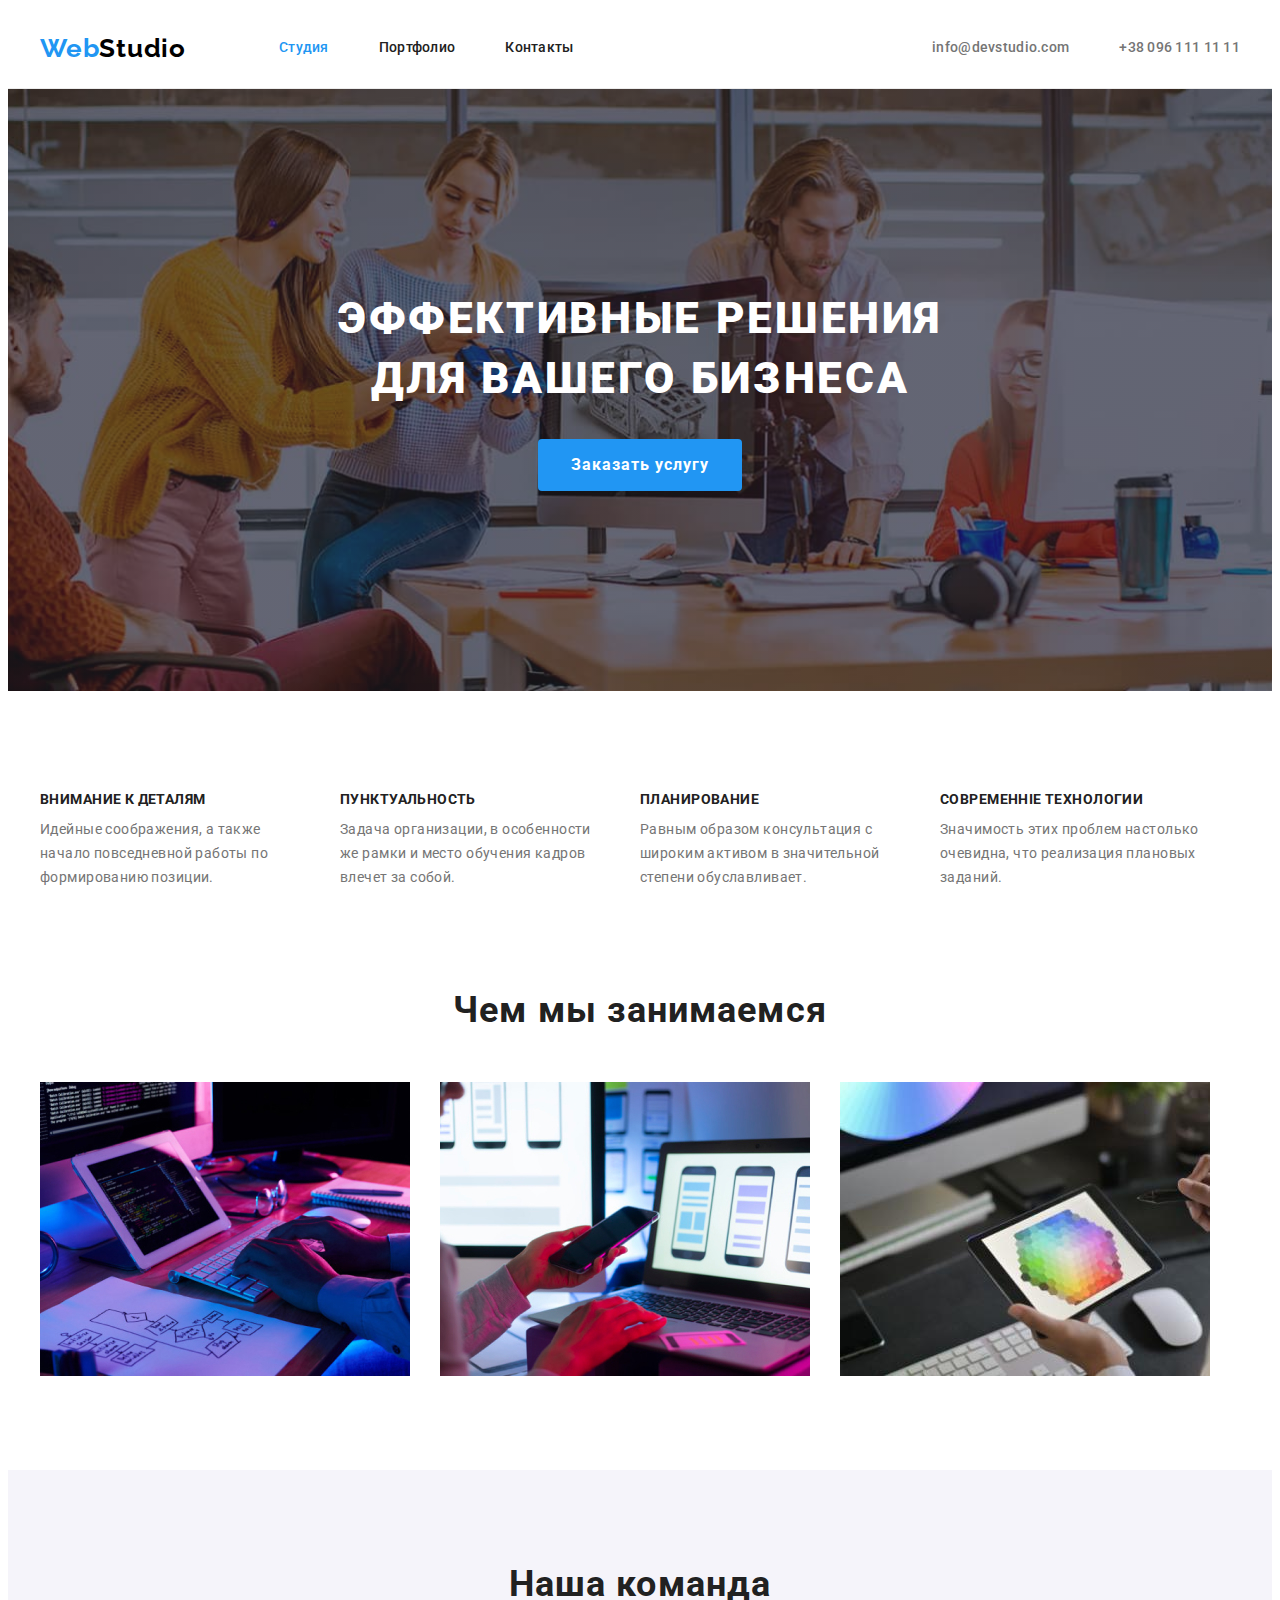
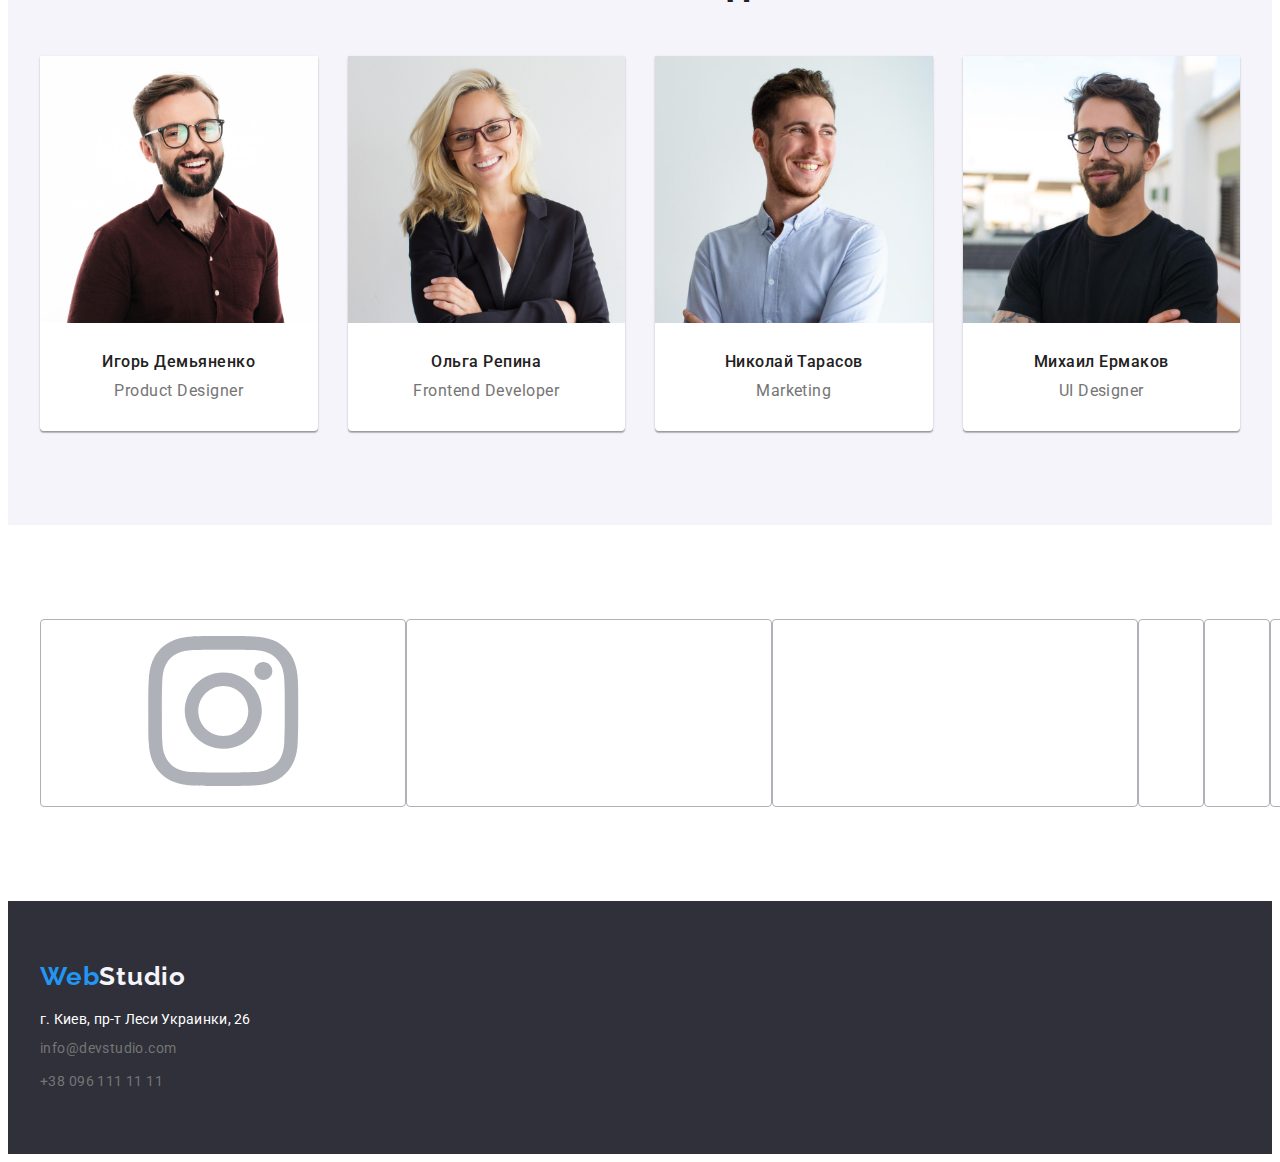
==== index.html @ fe738aff "first edit" ====
<!DOCTYPE html>
<html lang="ru">
<head>
    <meta charset="UTF-8">
    <meta http-equiv="X-UA-Compatible" content="IE=edge">
    <meta name="viewport" content="width=device-width, initial-scale=1.0">
    <title>WebStudio</title>
    <link rel="preconnect" href="https://fonts.googleapis.com">
    <link rel="preconnect" href="https://fonts.gstatic.com" crossorigin>
    <link href="https://fonts.googleapis.com/css2?family=Raleway:wght@700&family=Roboto:wght@400;500;700;900&display=swap"
        rel="stylesheet">
    <link rel="stylesheet" href="https://cdnjs.cloudflare.com/ajax/libs/modern-normalize/1.1.0/modern-normalize.min.css"
        integrity="sha512-wpPYUAdjBVSE4KJnH1VR1HeZfpl1ub8YT/NKx4PuQ5NmX2tKuGu6U/JRp5y+Y8XG2tV+wKQpNHVUX03MfMFn9Q=="
        crossorigin="anonymous" referrerpolicy="no-referrer" />
    <link rel="stylesheet" href="./css/style.css">
</head>
<body>
    <header  class="header">
    <div class="conteiner head">
        <nav class="main-nav">
            <a href="./index.html" class="logo"><span class="logo-studio-color">Web</span>Studio</a>
            <ul class="list main-nav-parts">
                <li><a href="./index.html" class="navigation current">Студия</a></li>
                <li><a href="./portfolio.html" class="navigation ">Портфолио</a></li>
                <li><a href="" class="navigation">Контакты</a></li>
            </ul>
        </nav>
        <ul class="list main-nav-contact">
            <li class="list"><a href="mailto:info@devstudio.com" class="out-navigation">info@devstudio.com</a></li>
            <li class="list"><a href="tel:+380961111111" class="out-navigation">+38 096 111 11 11</a></li>
        </ul>
    </div>
    </header>
    <main>
        <section class="hero hero-img">
            <div class="conteiner">
                <h1 class="hero-text">Эффективные решения для вашего бизнеса</h1>
                <button type="button" class="button">Заказать услугу</button>
            </div>
        </section>
        <section class="down-section">
           <div class="conteiner">
                <h2 class="hiden-text">Мы такие</h2>
                <ul class="feature-list">
                    <li class="list">
                        <h3 class="section-title">ВНИМАНИЕ К ДЕТАЛЯМ</h3>
                        <p class="section-paragraf">Идейные соображения, а также начало повседневной работы по формированию позиции.
                        </p>
                    </li>
                    <li class="list">
                        <h3 class="section-title">ПУНКТУАЛЬНОСТЬ</h3>
                        <p class="section-paragraf">Задача организации, в особенности же рамки и место обучения кадров влечет за
                            собой.</p>
                    </li>
                    <li class="list">
                        <h3 class="section-title">ПЛАНИРОВАНИЕ</h3>
                        <p class="section-paragraf">Равным образом консультация с широким активом в значительной степени
                            обуславливает.</p>
                    </li>
                    <li class="list">
                        <h3 class="section-title">СОВРЕМЕННІЕ ТЕХНОЛОГИИ</h3>
                        <p class="section-paragraf">Значимость этих проблем настолько очевидна, что реализация плановых заданий.</p>
                    </li>
                </ul>
           </div>
        </section>
        <section class="section-project">
            <div class="conteiner">
                <h2 class="section-projects-title">Чем мы занимаемся</h2>
                <ul class="section-project-photo">
                    <li class="list"><img src="./images/img1.jpg" alt="Проектирование" width="370"></li>
                    <li class="list"><img src="./images/img2.jpg" alt="Мобильная разработка" width="370"></li>
                    <li class="list"><img src="./images/img3.jpg" alt="Дизайн" width="370"></li>
                </ul>
            </div>
        </section>
       
        <section class="teem-part">
            <div class="conteiner">
                <h2 class="teem-part-title">Наша команда</h2>
                <ul class="teem">
                    <li class="list"><img src="./images/ihor.jpg" alt="Фото Игоря" width="270">
                       <div class="teem-part-text">
                            <h3 class="teem-name">Игорь Демьяненко</h3>
                            <p class="teem-profession">Product Designer</p>
                       </div>
                    </li>
                    <li class="list"><img src="./images/olha.jpg" alt="Фото Ольги" width="270">
                       <div class="teem-part-text">
                            <h3 class="teem-name">Ольга Репина</h3>
                            <p class="teem-profession">Frontend Developer</p>
                       </div>
                    </li>
                    <li class="list"><img src="./images/nik.jpg" alt="Фото Николая" width="270">
                        <div class="teem-part-text">
                            <h3 class="teem-name">Николай Тарасов</h3>
                            <p class="teem-profession">Marketing</p>
                        </div>
                    </li>
                    <li class="list"><img src="./images/mick.jpg" alt="Фото Михаила" width="270">
                       <div class="teem-part-text">
                            <h3 class="teem-name">Михаил Ермаков</h3>
                            <p class="teem-profession">UI Designer</p>
                       </div>
                    </li>
                </ul>
            </div>
        </section>
        <section class="regular-client">
            <div class="conteiner">
                <ul>
                    <li class="list">
                    <svg>
                        <use href="./images/icon/symbol-defs.svg#icon-instagram"></use>
                    </svg>
                    </li>
                    <li class="list"><svg><symbol id="icon-antenna" viewBox="0 0 32 32">
                        <path fill="#212121" style="fill: var(--color1, #212121)"
                            d="M30.773 22.098l-8.443-8.505 0.937-4.616c0.225 0.090 0.485 0.144 0.758 0.146h0.007c0.008 0 0.017 0 0.026 0 1.192 0 2.159-0.967 2.159-2.159s-0.967-2.159-2.159-2.159c-1.192 0-2.159 0.967-2.159 2.159 0 0.259 0.046 0.508 0.13 0.739l-0.005-0.015-4.96 0.606-8.091-8.133c-0.096-0.098-0.229-0.159-0.376-0.16h-0c-0.14 0.001-0.274 0.057-0.373 0.155l-1.512 1.504c-0.096 0.097-0.156 0.23-0.156 0.377s0.060 0.281 0.156 0.377v0l0.814 0.825c-1.143 2.062-1.816 4.522-1.816 7.139 0 4.106 1.656 7.824 4.336 10.525l-0.001-0.001c0.043 0.041 0.092 0.074 0.146 0.097-0.032 0.164-0.051 0.353-0.052 0.546v6.188h-6.4c-1.472 0.001-2.666 1.194-2.667 2.666v1.067c0 0.295 0.239 0.534 0.534 0.534h24.534c0.294 0 0.533-0.239 0.533-0.534v-1.067c-0.002-1.472-1.195-2.665-2.666-2.666h-6.4v-2.742c1.003 0.21 2.024 0.317 3.049 0.32 2.58-0.003 5.005-0.663 7.117-1.822l-0.077 0.039 0.818 0.823c0.099 0.101 0.235 0.159 0.376 0.16 0.14-0.001 0.274-0.057 0.373-0.155l1.512-1.504c0.096-0.097 0.156-0.23 0.156-0.377s-0.060-0.281-0.156-0.377v0zM23.28 6.233c0.193-0.192 0.459-0.31 0.752-0.31 0.589 0 1.067 0.478 1.067 1.066s-0.477 1.066-1.067 1.066c-0 0-0 0-0 0h-0.004c-0.587-0.003-1.061-0.479-1.061-1.066 0-0.295 0.12-0.563 0.314-0.756l0-0h-0.002zM22.024 9.737l-0.598 2.946-1.175-1.183 1.774-1.763zM21.419 8.835l-1.92 1.909-1.486-1.493 3.406-0.416zM24.004 28.8c0.884 0 1.6 0.716 1.6 1.6v0 0.534h-23.466v-0.534c0-0.884 0.716-1.6 1.6-1.6v0h20.267zM16.538 26.666v1.067h-5.334v-1.067h5.334zM11.204 25.6v-4.053c0-1.294 1.196-2.346 2.667-2.346s2.667 1.053 2.667 2.346v4.053h-5.334zM17.604 23.904v-2.357c0-1.882-1.675-3.413-3.733-3.413-0.017-0-0.038-0-0.058-0-1.353 0-2.54 0.707-3.213 1.771l-0.009 0.016c-2.36-2.482-3.812-5.846-3.812-9.55 0-2.314 0.567-4.496 1.569-6.414l-0.036 0.077 18.602 18.709c-1.823 0.947-3.979 1.502-6.266 1.502-1.079 0-2.128-0.124-3.136-0.357l0.093 0.018zM28.893 23.22l-21.057-21.181 0.754-0.752 7.935 7.98c0.004 0 0.006 0.007 0.010 0.010l13.114 13.191-0.757 0.752z">
                        </path>
                        <path fill="#2196f3" style="fill: var(--color2, #2196f3)"
                            d="M13.876 20.267h-0.005c-0.001 0-0.002 0-0.002 0-0.884 0-1.6 0.716-1.6 1.6s0.715 1.599 1.597 1.6h0.005c0.001 0 0.001 0 0.002 0 0.884 0 1.6-0.716 1.6-1.6s-0.715-1.599-1.598-1.6h-0zM14.249 22.245c-0.096 0.096-0.229 0.155-0.376 0.155-0.295 0-0.534-0.239-0.534-0.534s0.238-0.533 0.532-0.533h0c0.293 0.001 0.531 0.239 0.531 0.533 0 0.148-0.060 0.282-0.157 0.378l-0 0h0.005z">
                        </path>
                    </symbol></svg></li>
                    <li class="list"><svg>
                        <use href="./images/icon/symbol-defs.svg"></use>
                    </svg></li>
                    <li class="list"></li>
                    <li class="list"></li>
                    <li class="list"></li>
                    <li class="list"></li>
                </ul>
            </div>
        </section>
    </main>
    <footer class="footer">
      <div class="conteiner">
             <a href="./index.html" class="logo-footer"><span class="logo-studio-color">Web</span>Studio</a>
        <address class="adress-footer">
            <ul>
                <li class="list"><p >г. Киев, пр-т Леси Украинки, 26</p></li>
                <li class="list"><a href="mailto:info@devstudio.com" class="footer-navigation">info@devstudio.com</a></li>
                <li class="list"><a href="tel:+380961111111" class="footer-navigation">+38 096 111 11 11</a></li>
            </ul>                    
        </address>
      </div>
    </footer>
</body>
</html>
---- css/style.css ----
:root{
    --nav-black: #212121;
    --accent: #2196F3;
    --footer-bcg: #2F303A;
    --page-color:#ffffff;
    --main-text-color:#212121;
    --paragraf-color: #ffffff;
    --adress-color: #757575;
    --down-section:#F5F4FA;
    --just-blck:#000000;
    --border-portgolio:#eee;
    --border-header:#ECECEC;
    }
h1,
h2,
h3,
h4,
h5,
h6,
p,
ul
{
   margin: 0px;
   padding: 0px;
}

body{
    font-family: 'Roboto', sans-serif;
    color: var(--main-text-color);
    background-color: var(--page-color);
    font-size: 14px;
    line-height: 1.14;
    letter-spacing: 0.02em;
}
.list {
    list-style-type: none;
    padding-left: 0px;
}

.conteiner{
    margin-left: auto;
    margin-right: auto;
    width: 1200px;
    padding: 0 15px 0 15px;
   /* outline: 2px solid tomato;*/
}
.head {
    display: flex;
    align-items: center;
  
}
.header{
    display: flex;
    align-items: center;
    border-bottom: 1px solid var(--border-header);
}
.main-nav{
    display: flex;
    align-items: center;
}
.main-nav-parts {
    margin-left: 93px;
    display: flex;
}
.main-nav-contact {
    display: flex;
    margin-left:auto;
}
.logo{
    display: inline;
    font-family: 'Raleway', sans-serif;
    font-weight: 700;
    font-size: 26px;
    line-height: 1.19;
    letter-spacing: 0.03em;
    color: var(--just-blck);
    text-decoration: none;

}
.logo-studio-color{
    color: var(--accent);
}
.navigation{
    color: var(--nav-black);
    font-weight: 500;
    display: block;
    text-decoration: none;
    padding-bottom: 32px;
    padding-top: 32px;

}
.main-nav-parts li,
.main-nav-contact li{
    margin-right: 50px;
}
.main-nav-parts li:last-child,
.main-nav-contact li:last-child{
    margin-right: 0;
}
.navigation:hover,
.navigation:focus,
.out-navigation:hover,
.out-navigation:focus,
.footer-navigation:hover,
.footer-navigation:focus
{
    color: var(--accent);
}
.current{
    color: var(--accent);
}
.current:hover,
.current:focus{
    color: var(--nav-black);
}
.out-navigation{
    color: var(--adress-color);
    font-weight: 500;
    text-decoration: none;
    display: block;
    padding-bottom: 32px;
    padding-top: 32px;
   
}

/* -----Hero-----*/
.hero {

    padding-top: 200px;
    padding-bottom: 200px;
    max-width: 1600px;
    background-image:linear-gradient(to right, rgba(47, 48, 58, 0.4),
        rgba(47, 48, 58, 0.4)),
        url(../images/hero.jpg);
    background-color: var(--footer-bcg);
    background-repeat: no-repeat;
    background-position: center;
    background-size: cover;
    margin-right: auto;
    margin-left: auto;
 
    text-align: center;

}
.hero-text{

    width: 696px;
    margin-left: auto;
    margin-right: auto;
    margin-bottom: 30px;

    color: var(--paragraf-color);
    font-weight: 900;
    font-size: 44px;
    line-height: 1.36;
    text-transform: uppercase;
    letter-spacing: 0.06em;
    }
.button{

    color: var(--paragraf-color);
    background-color: var(--accent);
    font-family: 'Roboto', sans-serif;
    font-weight: 700;
    font-size: 16px;
    line-height: 1.88;
    cursor: pointer;
    letter-spacing: 0.06em;
    padding: 10px 32px;
    border: 1px solid transparent;
    border-radius: 4px;
    min-width: 200px;

}
.button:hover,
.button:focus{
    background-color: var(--paragraf-color);
    color: var(--accent);
}

/*---------down-section*----------------*/
.down-section{
    padding-top: 101px;
    padding-bottom: 101px;
}
.hiden-text{
    visibility: hidden;
    font-size: 0;
}
.feature-list{
    display: flex;
}
.feature-list .list{
    width: 270px;
    margin-right: 30px;

}
.feature-list .list:last-child{
    margin-right: 0px;
}
.section-title{
    font-weight: 700;
    font-size: 14px;
    line-height: 1.14;
    letter-spacing: 0.03em;
    margin-bottom: 10px;
}
.section-paragraf{
    font-weight: 400;
    font-size: 14px;
    line-height: 1.71;
    letter-spacing: 0.03em;
    color: var(--adress-color);
}
/*-------project-section------*/
.section-project{
    padding-bottom: 94px;
}
.section-projects-title {
    font-weight: 700;
    font-size: 36px;
    line-height: 1.16;
    text-align: center;
    letter-spacing: 0.03em;
    margin-bottom: 50px;
    padding-top: 0;
    padding-bottom: 0;

}
.section-project-photo {
    display: flex;
}

.section-project-photo .list {
    margin-right: 30px;
}

.section-project-photo .list:last-child {
    margin-right: 0;
}
.section-project-photo img{
    width: 100%;
    height: auto;
    display: block;
}
/*-------teem-part-------*/
.teem-part {
    background-color: var(--down-section);
    padding-bottom: 94px;
    padding-top: 94px;
}
.teem{
    display: flex;
   
}
.teem-part-title{
    font-weight: 700;
    font-size: 36px;
    line-height: 1.16;
    text-align: center;
    letter-spacing: 0.03em;
    margin-bottom: 50px;
    
}

.teem .list{
    margin-right: 30px;
    
    box-shadow: 0px 1px 3px rgba(0, 0, 0, 0.12),
    0px 1px 1px rgba(0, 0, 0, 0.14),
    0px 2px 1px rgba(0, 0, 0, 0.2);
    border-radius: 0px 0px 4px 4px;
    background-color: var(--paragraf-color);
}
.teem .list:last-child {
    margin-right: 0;
}
.teem img{
    width: 100%;
    height: auto;
    display: block;
}
.teem-part-text{
    padding-top: 30px;
    padding-bottom: 30px;
}
.teem-name{
    font-weight: 500;
    font-size: 16px;
    line-height: 1.18;
    text-align: center;
    letter-spacing: 0.03em;
    margin-bottom: 10px;
}
.teem-profession{
    font-weight: 400;
    font-size: 16px;
    
    line-height: 1.18;
    text-align: center;
    letter-spacing: 0.03em;
    color: var(--adress-color); 
}
/*--------regular-client-----*/
.regular-client{
    padding-top: 94px;
    padding-bottom: 94px;
}
.regular-client ul{
    display: flex;
    justify-content: space-between;
}
.regular-client .list{
    padding: 16px 32px 16px 32px;
    border: 1px solid #AFB1B8;
   
    border-radius: 4px;
}
/* -----Footer-----*/
.footer{
    color: var(--paragraf-color);
    background-color: var(--footer-bcg);
    padding-top: 60px;
    padding-bottom: 60px;
}
.logo-footer{
    display: block;
    font-family: 'Raleway', sans-serif;
    font-weight: 700;
    font-size: 26px;
    
    line-height: 1.19;
    letter-spacing: 0.03em;
    text-decoration: none;
    color: var(--down-section);
    margin-bottom: 20px;
   
}
.footer-navigation{
    color: var(--adress-color);
    font-weight: 400;
    text-decoration: none;
    font-size: 14px;
    line-height: 1.71;
    letter-spacing: 0.03em;
}
.adress-footer{
    font-style: normal;
}

.adress-footer .list{
 
    margin-bottom: 9px;
}

.adress-footer .list:last-child {

    margin-bottom: 0px;
}
.adress-footer img{
    width: 100%;
    height: auto;
    display: block;
}

/* -----Portfolio-----*/
.portfolio-section {
    color: var(--page-color);
    padding-top: 94px;
    padding-bottom: 94px;
}

.button-portfolio{
    font-family: inherit;
    font-style: normal;
    font-weight: 500;
    font-size: 16px;
    line-height: 1.62;
    text-align: center;
    letter-spacing: 0.03em;
    background-color: var(--down-section);
    color: var(--main-text-color);
    cursor: pointer;
    padding: 6px 22px;
    border: 1px solid transparent;
    border-radius: 4px;
    
}
.button-portfolio:hover,
.button-portfolio:focus
{
    font-family: inherit;
    font-style: normal;
    font-weight: 500;
    font-size: 16px;
    line-height: 1.62;
    text-align: center;
    letter-spacing: 0.03em;
    color: var(--paragraf-color);
    background-color: var(--accent);
}
.portfolio-button{
    display: flex;
 
    margin-bottom: 34px;
    justify-content: center;
} 
.portfolio-button li{
    margin-right: 8px;
    
}
.portfolio-button li:last-child {
    margin-right: 0;
}
.portfolio-item{
    display: flex;
    flex-wrap: wrap;
  
}

.portfolio-item li{
    width: 370px;
    margin-right: 30px;
    margin-bottom: 30px;
    border: 1px solid var(--border-portgolio);
    
}
.portfolio-item li:hover,
.portfolio-item li:focus{
    border: 1px solid #EEEEEE;
    box-sizing: border-box;
    box-shadow: 0px 1px 1px rgba(0, 0, 0, 0.12),
    0px 4px 4px rgba(0, 0, 0, 0.06),
    1px 4px 6px rgba(0, 0, 0, 0.16);
}

.portfolio-item-text{
   
    padding: 20px 24px;
  
}
.portfolio-item-text .carts-title{
    margin-bottom: 4px;
 
}

.portfolio-item li:nth-child(3n+3){
    margin-right: 0;
}
.portfolio-item li:nth-last-child(-n+3) {
    margin-bottom: 0;
}

.carts-title{
    font-weight: 700;
    font-size: 18px;
    line-height: 2;
    letter-spacing: 0.06em;
    color: var(--main-text-color);
    
}
.text-decoratio-none{
     text-decoration: none;
}

.carts-description{
    font-size: 16px;
    line-height: 1.88;
    letter-spacing: 0.03em;
    color: var(--adress-color);
    
}
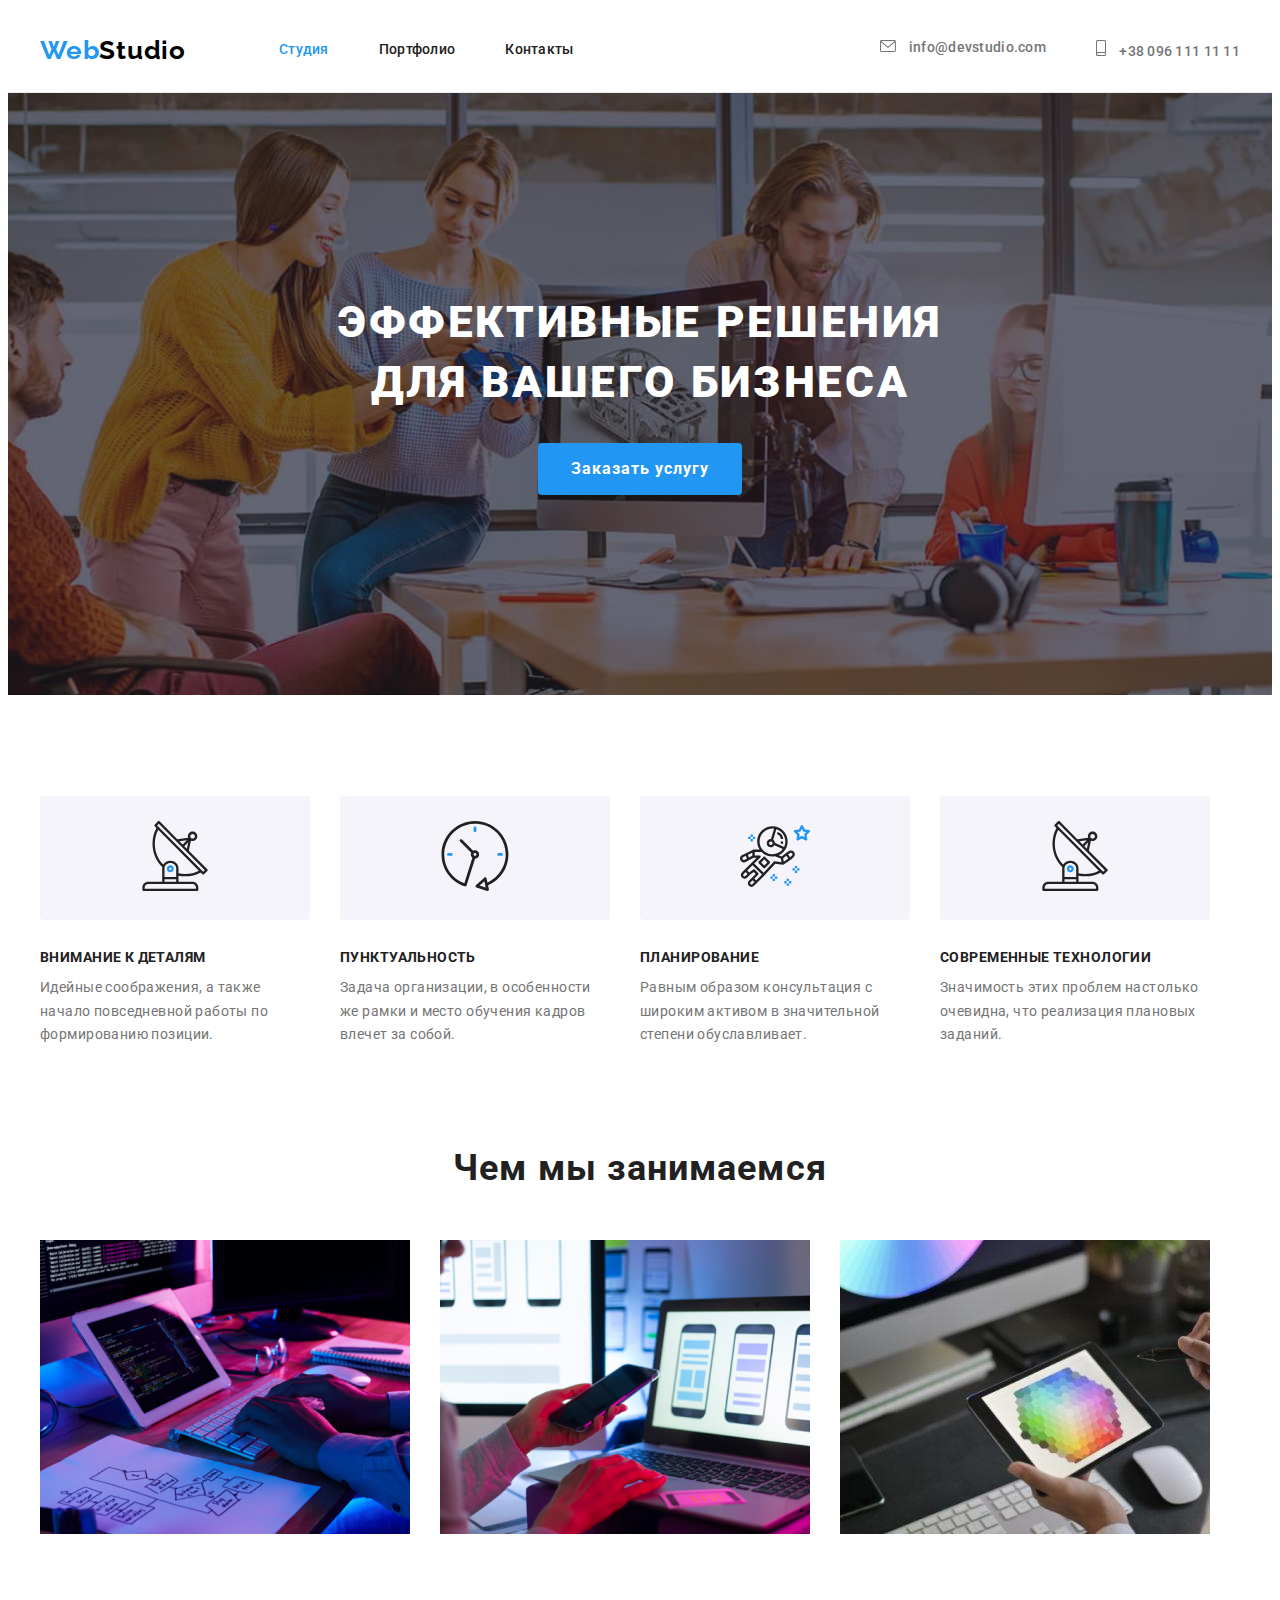
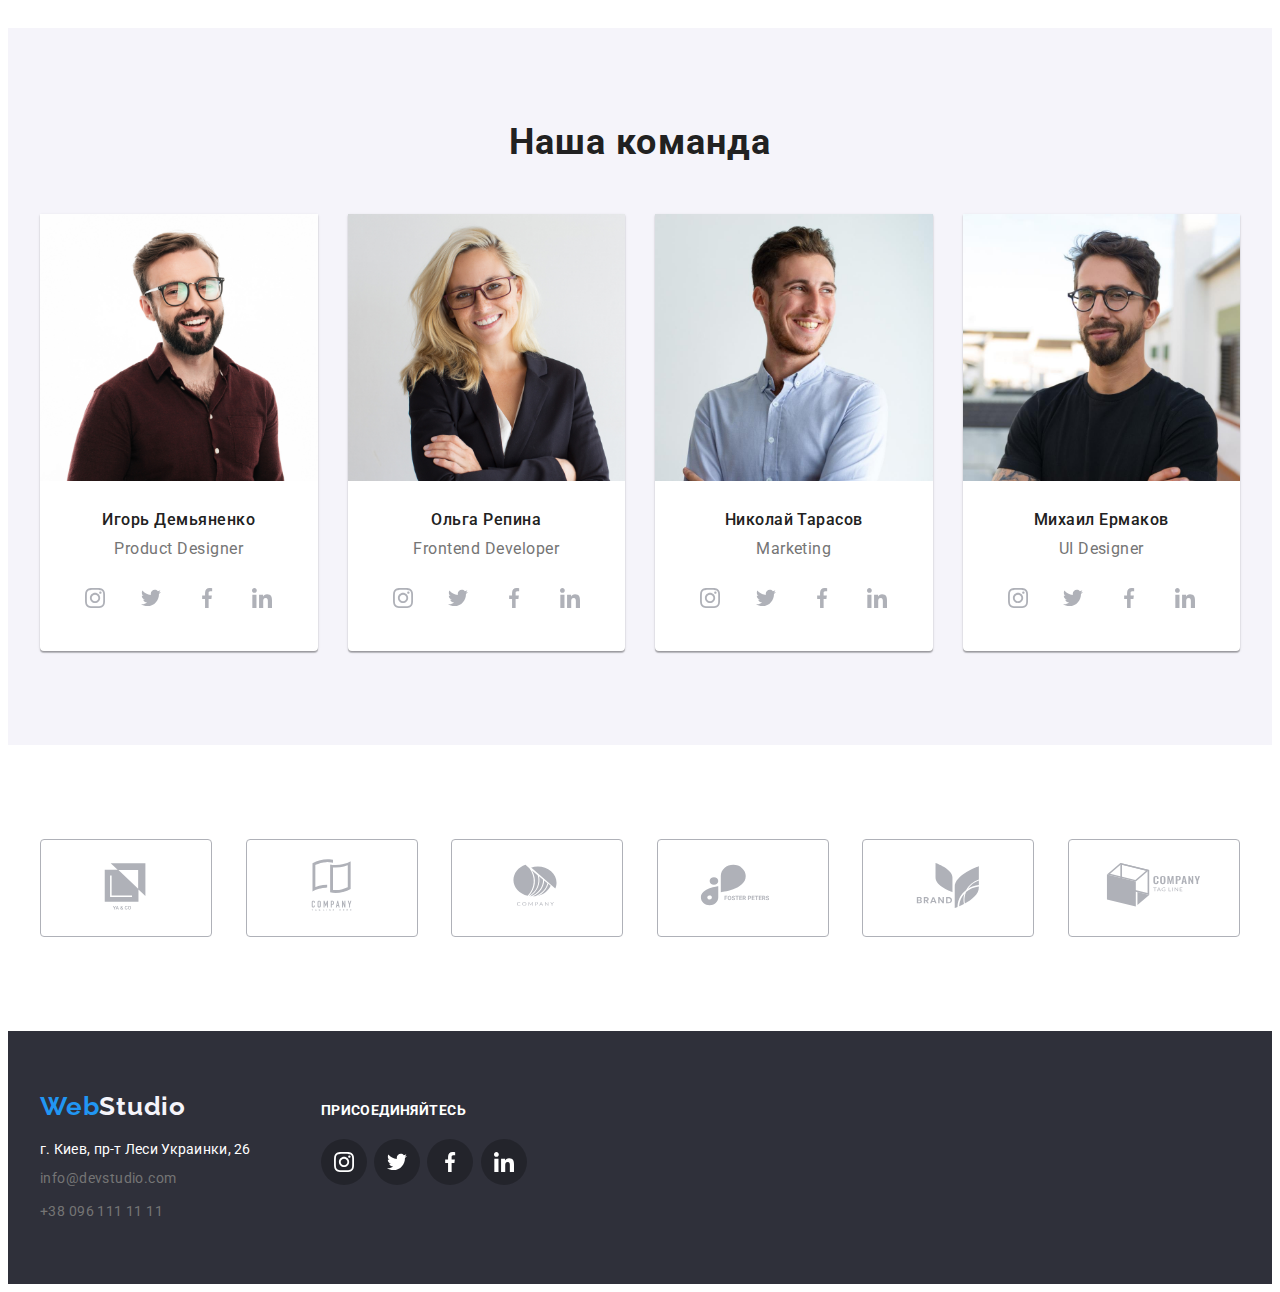
==== commit 285410a2: "first push" ====
--- a/index.html
+++ b/index.html
@@ -26,8 +26,16 @@
             </ul>
         </nav>
         <ul class="list main-nav-contact">
-            <li class="list"><a href="mailto:info@devstudio.com" class="out-navigation">info@devstudio.com</a></li>
-            <li class="list"><a href="tel:+380961111111" class="out-navigation">+38 096 111 11 11</a></li>
+            <li class="list"><a href="mailto:info@devstudio.com" class="out-navigation">
+                <svg class="ico-contact" width="16" height="12">
+                <use href="./images/icon/symbol-defs.svg#icon-mail"></use>
+                </svg>
+            info@devstudio.com</a></li>
+            <li class="list"><a href="tel:+380961111111" class="out-navigation">
+                <svg class="ico-contact"  width="10" height="16">
+                    <use href="./images/icon/symbol-defs.svg#icon-phone"></use>
+                </svg>
+                +38 096 111 11 11</a></li>
         </ul>
     </div>
     </header>
@@ -43,22 +51,42 @@
                 <h2 class="hiden-text">Мы такие</h2>
                 <ul class="feature-list">
                     <li class="list">
+                        <div class="ico-feature-list">
+                            <svg width="70" height="70">
+                                <use href="./images/icon/symbol-defs.svg#icon-antenna"></use>
+                            </svg>
+                        </div>
                         <h3 class="section-title">ВНИМАНИЕ К ДЕТАЛЯМ</h3>
                         <p class="section-paragraf">Идейные соображения, а также начало повседневной работы по формированию позиции.
                         </p>
                     </li>
                     <li class="list">
+                        <div class="ico-feature-list">
+                            <svg width="70" height="70">
+                                <use href="./images/icon/symbol-defs.svg#icon-clock"></use>
+                            </svg>
+                        </div>
                         <h3 class="section-title">ПУНКТУАЛЬНОСТЬ</h3>
                         <p class="section-paragraf">Задача организации, в особенности же рамки и место обучения кадров влечет за
                             собой.</p>
                     </li>
                     <li class="list">
+                        <div class="ico-feature-list">
+                            <svg width="70" height="70">
+                                <use href="./images/icon/symbol-defs.svg#icon-astronaut"></use>
+                            </svg>
+                        </div>
                         <h3 class="section-title">ПЛАНИРОВАНИЕ</h3>
                         <p class="section-paragraf">Равным образом консультация с широким активом в значительной степени
                             обуславливает.</p>
                     </li>
                     <li class="list">
-                        <h3 class="section-title">СОВРЕМЕННІЕ ТЕХНОЛОГИИ</h3>
+                        <div class="ico-feature-list">
+                            <svg width="70" height="70">
+                                <use href="./images/icon/symbol-defs.svg#icon-antenna"></use>
+                            </svg>
+                        </div>
+                        <h3 class="section-title">СОВРЕМЕННЫЕ ТЕХНОЛОГИИ</h3>
                         <p class="section-paragraf">Значимость этих проблем настолько очевидна, что реализация плановых заданий.</p>
                     </li>
                 </ul>
@@ -79,28 +107,84 @@
             <div class="conteiner">
                 <h2 class="teem-part-title">Наша команда</h2>
                 <ul class="teem">
-                    <li class="list"><img src="./images/ihor.jpg" alt="Фото Игоря" width="270">
+                    <li class="list teem-conteiner"><img src="./images/ihor.jpg" alt="Фото Игоря" width="270">
                        <div class="teem-part-text">
                             <h3 class="teem-name">Игорь Демьяненко</h3>
                             <p class="teem-profession">Product Designer</p>
+                            <ul>
+                                <li class="list ico-sm"><a href=""></a><svg width="20" height="20">
+                                    <use href="./images/icon/symbol-defs.svg#icon-instagram"></use>
+                                </svg></li>
+                                <li class="list ico-sm"><a href=""></a><svg width="20" height="20">
+                                    <use href="./images/icon/symbol-defs.svg#icon-twitter"></use>
+                                </svg></li>
+                                <li class="list ico-sm"><a href=""></a><svg width="20" height="20">
+                                    <use href="./images/icon/symbol-defs.svg#icon-facebook"></use>
+                                </svg></li>
+                                <li class="list ico-sm"><a href=""></a><svg width="20" height="20">
+                                    <use href="./images/icon/symbol-defs.svg#icon-linkedi"></use>
+                                </svg></li>
+                            </ul>
                        </div>
                     </li>
-                    <li class="list"><img src="./images/olha.jpg" alt="Фото Ольги" width="270">
+                    <li class="list teem-conteiner"><img src="./images/olha.jpg" alt="Фото Ольги" width="270">
                        <div class="teem-part-text">
                             <h3 class="teem-name">Ольга Репина</h3>
                             <p class="teem-profession">Frontend Developer</p>
+                            <ul>
+                                <li class="list ico-sm"><a href=""></a><svg width="20" height="20">
+                                        <use href="./images/icon/symbol-defs.svg#icon-instagram"></use>
+                                    </svg></li>
+                                <li class="list ico-sm"><a href=""></a><svg width="20" height="20">
+                                        <use href="./images/icon/symbol-defs.svg#icon-twitter"></use>
+                                    </svg></li>
+                                <li class="list ico-sm"><a href=""></a><svg width="20" height="20">
+                                        <use href="./images/icon/symbol-defs.svg#icon-facebook"></use>
+                                    </svg></li>
+                                <li class="list ico-sm"><a href=""></a><svg width="20" height="20">
+                                        <use href="./images/icon/symbol-defs.svg#icon-linkedi"></use>
+                                    </svg></li>
+                            </ul>
                        </div>
                     </li>
-                    <li class="list"><img src="./images/nik.jpg" alt="Фото Николая" width="270">
+                    <li class="list teem-conteiner"><img src="./images/nik.jpg" alt="Фото Николая" width="270">
                         <div class="teem-part-text">
                             <h3 class="teem-name">Николай Тарасов</h3>
                             <p class="teem-profession">Marketing</p>
-                        </div>
-                    </li>
-                    <li class="list"><img src="./images/mick.jpg" alt="Фото Михаила" width="270">
+                            <ul>
+                                <li class="list ico-sm"><a href=""></a><svg width="20" height="20">
+                                        <use href="./images/icon/symbol-defs.svg#icon-instagram"></use>
+                                    </svg></li>
+                                <li class="list ico-sm"><a href=""></a><svg width="20" height="20">
+                                        <use href="./images/icon/symbol-defs.svg#icon-twitter"></use>
+                                    </svg></li>
+                                <li class="list ico-sm"><a href=""></a><svg width="20" height="20">
+                                        <use href="./images/icon/symbol-defs.svg#icon-facebook"></use>
+                                    </svg></li>
+                                <li class="list ico-sm"><a href=""></a><svg width="20" height="20">
+                                        <use href="./images/icon/symbol-defs.svg#icon-linkedi"></use>
+                                    </svg></li>
+                            </ul>
+                        </div>
+                    </li>
+                    <li class="list teem-conteiner"><img src="./images/mick.jpg" alt="Фото Михаила" width="270">
                        <div class="teem-part-text">
                             <h3 class="teem-name">Михаил Ермаков</h3>
                             <p class="teem-profession">UI Designer</p>
+                            <ul>
+                                <li class="list ico-sm"><a href=""></a><svg width="20" height="20">
+                                        <use href="./images/icon/symbol-defs.svg#icon-instagram"></use>
+                                    </svg></li>
+                                <li class="list ico-sm"><a href=""></a><svg width="20" height="20">
+                                        <use href="./images/icon/symbol-defs.svg#icon-twitter"></use>
+                                    </svg></li>
+                                <li class="list ico-sm"><a href=""></a><svg width="20" height="20">
+                                        <use href="./images/icon/symbol-defs.svg#icon-facebook"></use>
+                                    </svg></li>
+                                <li class="list ico-sm"><a href=""></a><svg width="20" height="20">
+                                        <use href="./images/icon/symbol-defs.svg#icon-linkedi"></use>
+                                    </svg></li>
+                            </ul>
                        </div>
                     </li>
                 </ul>
@@ -109,40 +193,84 @@
         <section class="regular-client">
             <div class="conteiner">
                 <ul>
-                    <li class="list">
-                    <svg>
-                        <use href="./images/icon/symbol-defs.svg#icon-instagram"></use>
-                    </svg>
-                    </li>
-                    <li class="list"><svg><symbol id="icon-antenna" viewBox="0 0 32 32">
-                        <path fill="#212121" style="fill: var(--color1, #212121)"
-                            d="M30.773 22.098l-8.443-8.505 0.937-4.616c0.225 0.090 0.485 0.144 0.758 0.146h0.007c0.008 0 0.017 0 0.026 0 1.192 0 2.159-0.967 2.159-2.159s-0.967-2.159-2.159-2.159c-1.192 0-2.159 0.967-2.159 2.159 0 0.259 0.046 0.508 0.13 0.739l-0.005-0.015-4.96 0.606-8.091-8.133c-0.096-0.098-0.229-0.159-0.376-0.16h-0c-0.14 0.001-0.274 0.057-0.373 0.155l-1.512 1.504c-0.096 0.097-0.156 0.23-0.156 0.377s0.060 0.281 0.156 0.377v0l0.814 0.825c-1.143 2.062-1.816 4.522-1.816 7.139 0 4.106 1.656 7.824 4.336 10.525l-0.001-0.001c0.043 0.041 0.092 0.074 0.146 0.097-0.032 0.164-0.051 0.353-0.052 0.546v6.188h-6.4c-1.472 0.001-2.666 1.194-2.667 2.666v1.067c0 0.295 0.239 0.534 0.534 0.534h24.534c0.294 0 0.533-0.239 0.533-0.534v-1.067c-0.002-1.472-1.195-2.665-2.666-2.666h-6.4v-2.742c1.003 0.21 2.024 0.317 3.049 0.32 2.58-0.003 5.005-0.663 7.117-1.822l-0.077 0.039 0.818 0.823c0.099 0.101 0.235 0.159 0.376 0.16 0.14-0.001 0.274-0.057 0.373-0.155l1.512-1.504c0.096-0.097 0.156-0.23 0.156-0.377s-0.060-0.281-0.156-0.377v0zM23.28 6.233c0.193-0.192 0.459-0.31 0.752-0.31 0.589 0 1.067 0.478 1.067 1.066s-0.477 1.066-1.067 1.066c-0 0-0 0-0 0h-0.004c-0.587-0.003-1.061-0.479-1.061-1.066 0-0.295 0.12-0.563 0.314-0.756l0-0h-0.002zM22.024 9.737l-0.598 2.946-1.175-1.183 1.774-1.763zM21.419 8.835l-1.92 1.909-1.486-1.493 3.406-0.416zM24.004 28.8c0.884 0 1.6 0.716 1.6 1.6v0 0.534h-23.466v-0.534c0-0.884 0.716-1.6 1.6-1.6v0h20.267zM16.538 26.666v1.067h-5.334v-1.067h5.334zM11.204 25.6v-4.053c0-1.294 1.196-2.346 2.667-2.346s2.667 1.053 2.667 2.346v4.053h-5.334zM17.604 23.904v-2.357c0-1.882-1.675-3.413-3.733-3.413-0.017-0-0.038-0-0.058-0-1.353 0-2.54 0.707-3.213 1.771l-0.009 0.016c-2.36-2.482-3.812-5.846-3.812-9.55 0-2.314 0.567-4.496 1.569-6.414l-0.036 0.077 18.602 18.709c-1.823 0.947-3.979 1.502-6.266 1.502-1.079 0-2.128-0.124-3.136-0.357l0.093 0.018zM28.893 23.22l-21.057-21.181 0.754-0.752 7.935 7.98c0.004 0 0.006 0.007 0.010 0.010l13.114 13.191-0.757 0.752z">
-                        </path>
-                        <path fill="#2196f3" style="fill: var(--color2, #2196f3)"
-                            d="M13.876 20.267h-0.005c-0.001 0-0.002 0-0.002 0-0.884 0-1.6 0.716-1.6 1.6s0.715 1.599 1.597 1.6h0.005c0.001 0 0.001 0 0.002 0 0.884 0 1.6-0.716 1.6-1.6s-0.715-1.599-1.598-1.6h-0zM14.249 22.245c-0.096 0.096-0.229 0.155-0.376 0.155-0.295 0-0.534-0.239-0.534-0.534s0.238-0.533 0.532-0.533h0c0.293 0.001 0.531 0.239 0.531 0.533 0 0.148-0.060 0.282-0.157 0.378l-0 0h0.005z">
-                        </path>
-                    </symbol></svg></li>
-                    <li class="list"><svg>
-                        <use href="./images/icon/symbol-defs.svg"></use>
-                    </svg></li>
-                    <li class="list"></li>
-                    <li class="list"></li>
-                    <li class="list"></li>
-                    <li class="list"></li>
+                    <li class="list regular-client-li">
+                    <a href="">
+                        <svg width="106" height="60" class="regular-client-ico">
+                            <use href="./images/icon/symbol-defs.svg#icon-Logo0"></use>
+                        </svg>
+                    </a>
+                    </li>
+                    <li class="list regular-client-li">
+                     <a href="">
+                        <svg width="106" height="60" class="regular-client-ico">
+                            <use href="./images/icon/symbol-defs.svg#icon-Logo-1"></use>
+                        </svg>
+                     </a>
+                    </li>
+                    <li class="list regular-client-li">
+                        <a href="">
+                            <svg width="106" height="60" class="regular-client-ico">
+                                <use href="./images/icon/symbol-defs.svg#icon-Logo-2"></use>
+                            </svg>
+                        </a>
+                    </li>
+                    <li class="list regular-client-li">
+                        <a href="">
+                            <svg width="106" height="60" class="regular-client-ico">
+                                <use href="./images/icon/symbol-defs.svg#icon-Logo-3"></use>
+                            </svg>
+                        </a>
+                    </li>
+                    <li class="list regular-client-li">
+                        <a href="">
+                        <svg width="106" height="60" class="regular-client-ico">
+                            <use href="./images/icon/symbol-defs.svg#icon-Logo-4"></use>
+                        </svg>
+                    </a>
+                    </li>
+                    <li class="list regular-client-li">
+                        <a href="">
+                            <svg width="106" height="60" class="regular-client-ico">
+                                <use href="./images/icon/symbol-defs.svg#icon-Logo-5"></use>
+                            </svg>
+                        </a>
+                    </li>
                 </ul>
             </div>
         </section>
     </main>
     <footer class="footer">
       <div class="conteiner">
-             <a href="./index.html" class="logo-footer"><span class="logo-studio-color">Web</span>Studio</a>
-        <address class="adress-footer">
+       <div>
+            <a href="./index.html" class="logo-footer"><span class="logo-studio-color">Web</span>Studio</a>
+            <address class="adress-footer">
+                <ul>
+                    <li class="list">
+                        <p>г. Киев, пр-т Леси Украинки, 26</p>
+                    </li>
+                    <li class="list"><a href="mailto:info@devstudio.com" class="footer-navigation">info@devstudio.com</a></li>
+                    <li class="list"><a href="tel:+380961111111" class="footer-navigation">+38 096 111 11 11</a></li>
+                </ul>
+            </address>
+       </div>
+        
+        <div class="footer-link">
+            <p class="footer-link-text">присоединяйтесь</p>
             <ul>
-                <li class="list"><p >г. Киев, пр-т Леси Украинки, 26</p></li>
-                <li class="list"><a href="mailto:info@devstudio.com" class="footer-navigation">info@devstudio.com</a></li>
-                <li class="list"><a href="tel:+380961111111" class="footer-navigation">+38 096 111 11 11</a></li>
-            </ul>                    
-        </address>
+                <li class="list ico-sm-footer"><a href=""></a><svg width="20" height="20">
+                        <use href="./images/icon/symbol-defs.svg#icon-instagram"></use>
+                    </svg></li>
+                <li class="list ico-sm-footer"><a href=""></a><svg width="20" height="20">
+                        <use href="./images/icon/symbol-defs.svg#icon-twitter"></use>
+                    </svg></li>
+                <li class="list ico-sm-footer"><a href=""></a><svg width="20" height="20">
+                        <use href="./images/icon/symbol-defs.svg#icon-facebook"></use>
+                    </svg></li>
+                <li class="list ico-sm-footer"><a href=""></a><svg width="20" height="20">
+                        <use href="./images/icon/symbol-defs.svg#icon-linkedi"></use>
+                    </svg></li>
+            </ul>
+        </div>
       </div>
     </footer>
 </body>
--- a/css/style.css
+++ b/css/style.css
@@ -65,6 +65,10 @@
 .main-nav-contact {
     display: flex;
     margin-left:auto;
+    
+}
+.main-nav-contact .out-navigation{
+    align-items: center;
 }
 .logo{
     display: inline;
@@ -106,6 +110,10 @@
 {
     color: var(--accent);
 }
+.out-navigation:hover .ico-contact,
+.out-navigation:focus .ico-contact{
+    box-shadow: 0px 4px 4px rgba(0, 0, 0, 0.25);
+}
 .current{
     color: var(--accent);
 }
@@ -121,6 +129,11 @@
     padding-bottom: 32px;
     padding-top: 32px;
    
+}
+.ico-contact{
+    margin-right: 10px;
+    align-items: center;
+    fill:currentColor;
 }
 
 /* -----Hero-----*/
@@ -183,6 +196,13 @@
     padding-top: 101px;
     padding-bottom: 101px;
 }
+.ico-feature-list{
+    background-image: url('../images/icon/symbol-defs.svg#icon-antenna');
+    background: #F5F4FA;
+    border-radius: 4px;
+    margin-bottom: 30px;
+    padding: 25px 100px 25px 100px;
+}
 .hiden-text{
     visibility: hidden;
     font-size: 0;
@@ -263,7 +283,7 @@
     
 }
 
-.teem .list{
+.teem-conteiner{
     margin-right: 30px;
     
     box-shadow: 0px 1px 3px rgba(0, 0, 0, 0.12),
@@ -272,7 +292,7 @@
     border-radius: 0px 0px 4px 4px;
     background-color: var(--paragraf-color);
 }
-.teem .list:last-child {
+.teem-conteiner:last-child {
     margin-right: 0;
 }
 .teem img{
@@ -283,6 +303,33 @@
 .teem-part-text{
     padding-top: 30px;
     padding-bottom: 30px;
+}
+.teem-part-text ul{
+    padding-right: 32px;
+    padding-left: 32px;
+    display: flex;
+    justify-content: space-between;
+   
+}
+.ico-sm{
+    display: flex;
+    justify-content: center;
+    align-items: center;
+    fill: #AFB1B8;
+    border: 1px solid transparent;
+    background-color: transparent;
+    width: 44px;
+    height: 44px;
+   
+}
+.ico-sm:hover,
+.ico-sm:focus{
+    border: 1px solid var(--accent);
+    background-color: var(--accent);
+    fill: var(--page-color);
+    border-radius: 50%;
+    width: 44px;
+    height: 44px;
 }
 .teem-name{
     font-weight: 500;
@@ -295,13 +342,14 @@
 .teem-profession{
     font-weight: 400;
     font-size: 16px;
-    
+    margin-bottom: 16px;
     line-height: 1.18;
     text-align: center;
     letter-spacing: 0.03em;
     color: var(--adress-color); 
 }
 /*--------regular-client-----*/
+
 .regular-client{
     padding-top: 94px;
     padding-bottom: 94px;
@@ -310,11 +358,26 @@
     display: flex;
     justify-content: space-between;
 }
-.regular-client .list{
+.regular-client-ico{
+  
+    
+    fill: #AFB1B8;
+    
+}
+.regular-client-li {
     padding: 16px 32px 16px 32px;
     border: 1px solid #AFB1B8;
-   
+    fill: #AFB1B8;
     border-radius: 4px;
+}
+.regular-client-li:focus .regular-client-ico,
+.regular-client-li:hover .regular-client-ico,
+.regular-client-li:hover,
+.regular-client-li:focus
+{
+    border-color: #2196F3;
+  
+    fill: var(--accent);
 }
 /* -----Footer-----*/
 .footer{
@@ -322,6 +385,12 @@
     background-color: var(--footer-bcg);
     padding-top: 60px;
     padding-bottom: 60px;
+    display: block;
+}
+.footer .conteiner{
+    display: flex;
+    align-items: baseline;
+
 }
 .logo-footer{
     display: block;
@@ -346,6 +415,8 @@
 }
 .adress-footer{
     font-style: normal;
+    box-sizing: content-box;
+
 }
 
 .adress-footer .list{
@@ -357,12 +428,52 @@
 
     margin-bottom: 0px;
 }
-.adress-footer img{
-    width: 100%;
-    height: auto;
-    display: block;
-}
-
+.footer-link{
+    margin-left: 70px;
+}
+.footer-link ul{
+    display: block;
+}
+.footer-link-text{
+    margin-bottom: 20px;
+    font-weight: 700;
+    font-size: 14px;
+    line-height: 1.14;
+    letter-spacing: 0.03em;
+    text-transform: uppercase;
+    
+    color: #FFFFFF;
+}
+.footer-link ul {
+    width: 206px;
+   
+    display: flex;
+    justify-content: space-between;
+
+}
+
+.ico-sm-footer {
+    display: flex;
+    justify-content: center;
+    align-items: center;
+    fill: var(--page-color);
+    border: 1px solid transparent;
+    background-color:rgba(0, 0, 0, 0.25);
+    border-radius: 50%;
+    width: 44px;
+    height: 44px;
+
+}
+
+.ico-sm-footer:hover,
+.ico-sm-gooter:focus {
+    border: 1px solid var(--accent);
+    background-color: var(--accent);
+    fill: var(--page-color);
+    border-radius: 50%;
+    width: 44px;
+    height: 44px;
+}
 /* -----Portfolio-----*/
 .portfolio-section {
     color: var(--page-color);
@@ -398,6 +509,9 @@
     letter-spacing: 0.03em;
     color: var(--paragraf-color);
     background-color: var(--accent);
+    box-shadow: 0px 3px 1px rgba(0, 0, 0, 0.1),
+    0px 1px 2px rgba(0, 0, 0, 0.08),
+    0px 2px 2px rgba(0, 0, 0, 0.12);
 }
 .portfolio-button{
     display: flex;
@@ -422,8 +536,9 @@
     width: 370px;
     margin-right: 30px;
     margin-bottom: 30px;
-    border: 1px solid var(--border-portgolio);
-    
+    border-right: 1px solid var(--border-portgolio);
+    border-left: 1px solid var(--border-portgolio);
+    border-bottom: 1px solid var(--border-portgolio);
 }
 .portfolio-item li:hover,
 .portfolio-item li:focus{
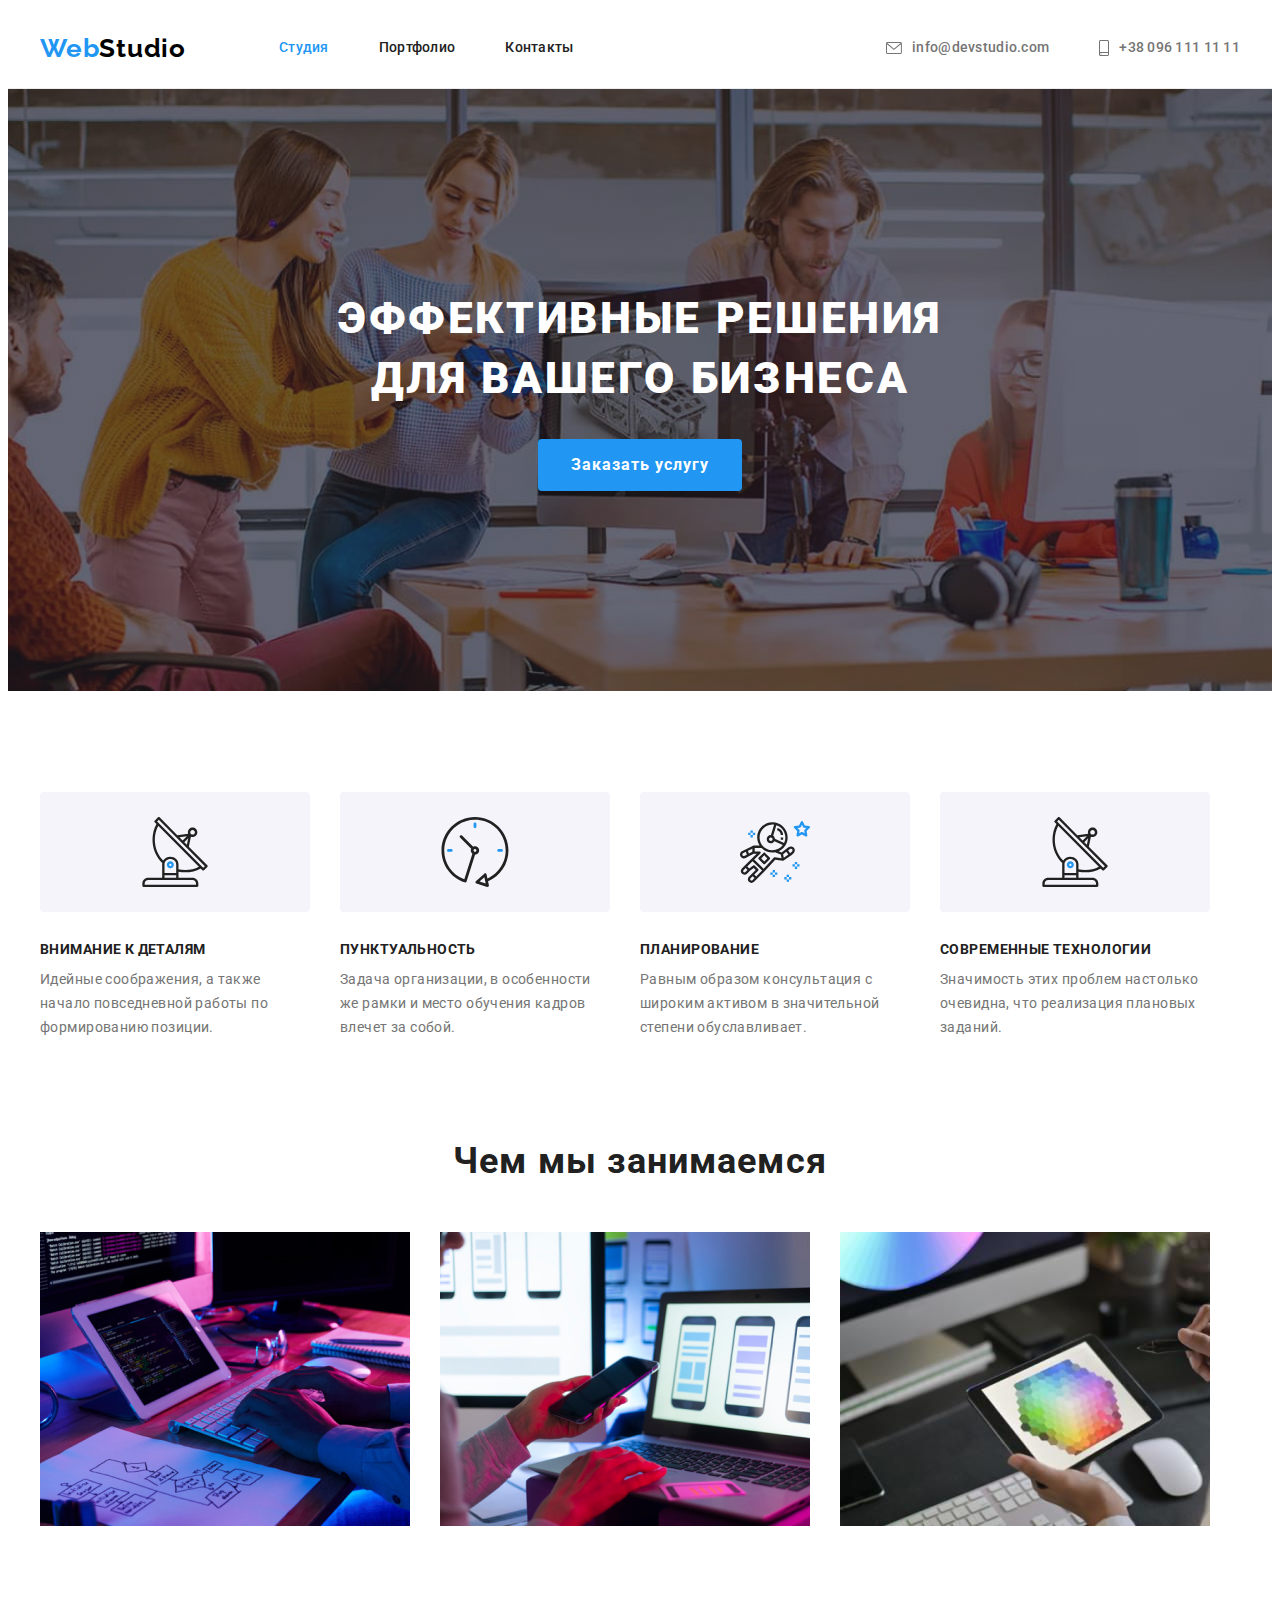
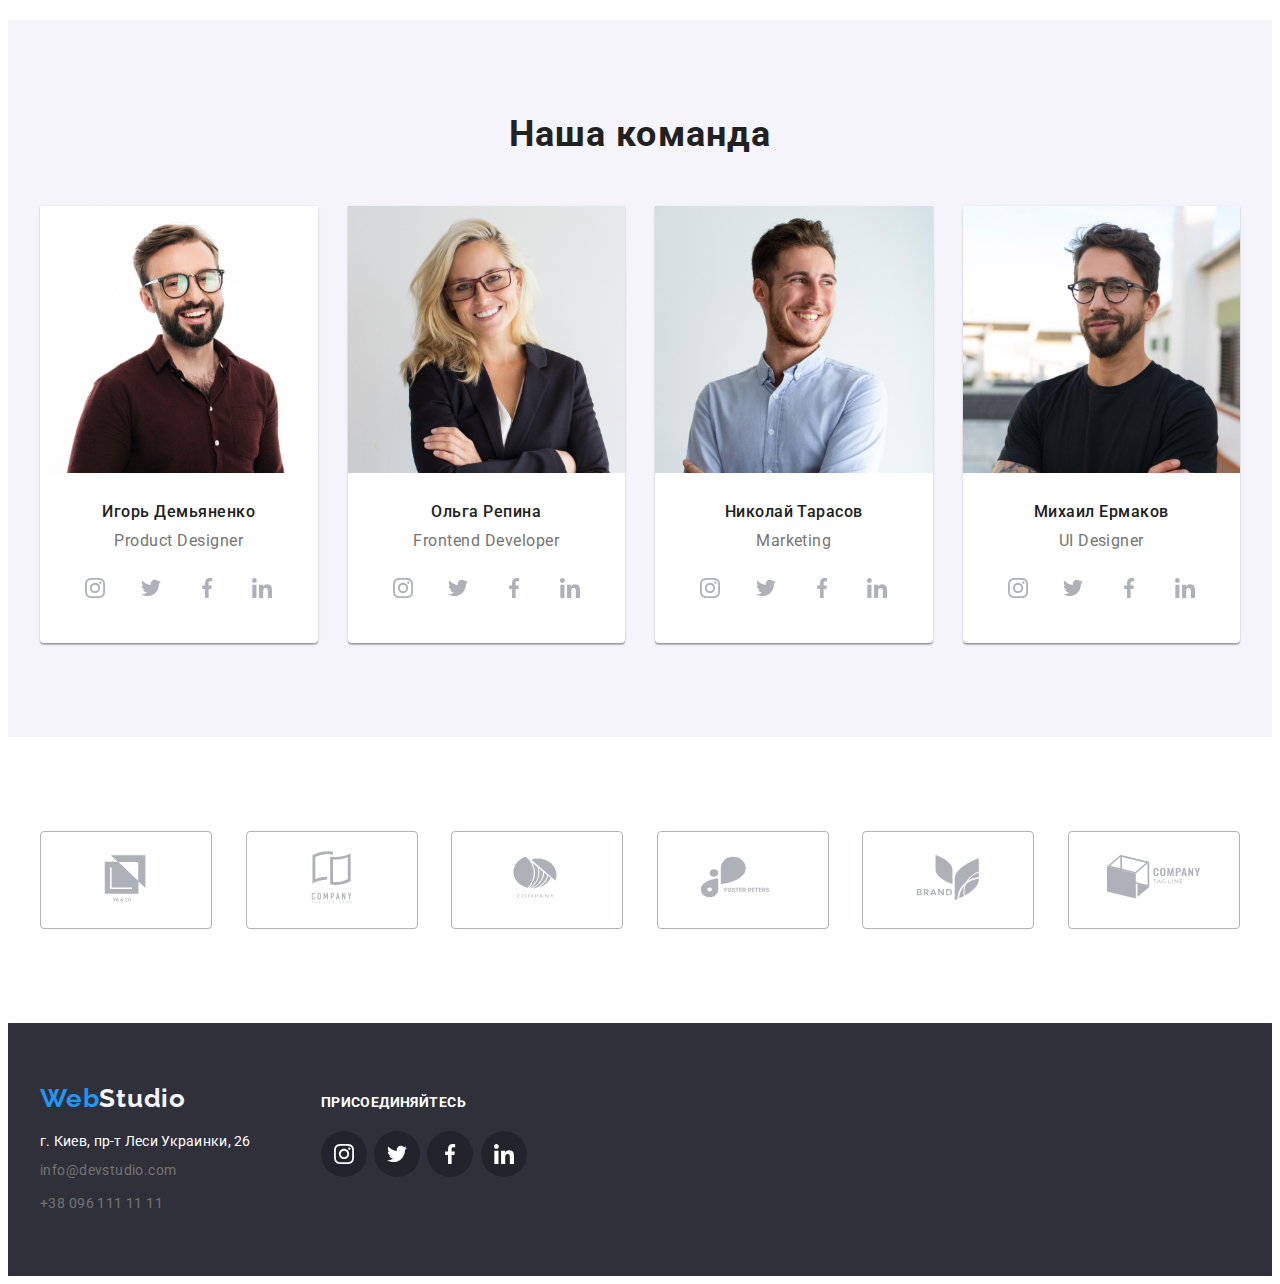
==== commit 3824d63f: "first edit" ====
--- a/index.html
+++ b/index.html
@@ -112,18 +112,18 @@
                             <h3 class="teem-name">Игорь Демьяненко</h3>
                             <p class="teem-profession">Product Designer</p>
                             <ul>
-                                <li class="list ico-sm"><a href=""></a><svg width="20" height="20">
+                                <li class="list ico-sm"><a href=""><svg width="20" height="20">
                                     <use href="./images/icon/symbol-defs.svg#icon-instagram"></use>
-                                </svg></li>
-                                <li class="list ico-sm"><a href=""></a><svg width="20" height="20">
+                                </svg></a></li>
+                                <li class="list ico-sm"><a href=""><svg width="20" height="20">
                                     <use href="./images/icon/symbol-defs.svg#icon-twitter"></use>
-                                </svg></li>
-                                <li class="list ico-sm"><a href=""></a><svg width="20" height="20">
+                                </svg></a></li>
+                                <li class="list ico-sm"><a href=""><svg width="20" height="20">
                                     <use href="./images/icon/symbol-defs.svg#icon-facebook"></use>
-                                </svg></li>
-                                <li class="list ico-sm"><a href=""></a><svg width="20" height="20">
+                                </svg></a></li>
+                                <li class="list ico-sm"><a href=""><svg width="20" height="20">
                                     <use href="./images/icon/symbol-defs.svg#icon-linkedi"></use>
-                                </svg></li>
+                                </svg></a></li>
                             </ul>
                        </div>
                     </li>
@@ -132,18 +132,18 @@
                             <h3 class="teem-name">Ольга Репина</h3>
                             <p class="teem-profession">Frontend Developer</p>
                             <ul>
-                                <li class="list ico-sm"><a href=""></a><svg width="20" height="20">
-                                        <use href="./images/icon/symbol-defs.svg#icon-instagram"></use>
-                                    </svg></li>
-                                <li class="list ico-sm"><a href=""></a><svg width="20" height="20">
-                                        <use href="./images/icon/symbol-defs.svg#icon-twitter"></use>
-                                    </svg></li>
-                                <li class="list ico-sm"><a href=""></a><svg width="20" height="20">
-                                        <use href="./images/icon/symbol-defs.svg#icon-facebook"></use>
-                                    </svg></li>
-                                <li class="list ico-sm"><a href=""></a><svg width="20" height="20">
-                                        <use href="./images/icon/symbol-defs.svg#icon-linkedi"></use>
-                                    </svg></li>
+                                <li class="list ico-sm"><a href=""><svg width="20" height="20">
+                                            <use href="./images/icon/symbol-defs.svg#icon-instagram"></use>
+                                        </svg></a></li>
+                                <li class="list ico-sm"><a href=""><svg width="20" height="20">
+                                            <use href="./images/icon/symbol-defs.svg#icon-twitter"></use>
+                                        </svg></a></li>
+                                <li class="list ico-sm"><a href=""><svg width="20" height="20">
+                                            <use href="./images/icon/symbol-defs.svg#icon-facebook"></use>
+                                        </svg></a></li>
+                                <li class="list ico-sm"><a href=""><svg width="20" height="20">
+                                            <use href="./images/icon/symbol-defs.svg#icon-linkedi"></use>
+                                        </svg></a></li>
                             </ul>
                        </div>
                     </li>
@@ -152,18 +152,18 @@
                             <h3 class="teem-name">Николай Тарасов</h3>
                             <p class="teem-profession">Marketing</p>
                             <ul>
-                                <li class="list ico-sm"><a href=""></a><svg width="20" height="20">
-                                        <use href="./images/icon/symbol-defs.svg#icon-instagram"></use>
-                                    </svg></li>
-                                <li class="list ico-sm"><a href=""></a><svg width="20" height="20">
-                                        <use href="./images/icon/symbol-defs.svg#icon-twitter"></use>
-                                    </svg></li>
-                                <li class="list ico-sm"><a href=""></a><svg width="20" height="20">
-                                        <use href="./images/icon/symbol-defs.svg#icon-facebook"></use>
-                                    </svg></li>
-                                <li class="list ico-sm"><a href=""></a><svg width="20" height="20">
-                                        <use href="./images/icon/symbol-defs.svg#icon-linkedi"></use>
-                                    </svg></li>
+                                <li class="list ico-sm"><a href=""><svg width="20" height="20">
+                                            <use href="./images/icon/symbol-defs.svg#icon-instagram"></use>
+                                        </svg></a></li>
+                                <li class="list ico-sm"><a href=""><svg width="20" height="20">
+                                            <use href="./images/icon/symbol-defs.svg#icon-twitter"></use>
+                                        </svg></a></li>
+                                <li class="list ico-sm"><a href=""><svg width="20" height="20">
+                                            <use href="./images/icon/symbol-defs.svg#icon-facebook"></use>
+                                        </svg></a></li>
+                                <li class="list ico-sm"><a href=""><svg width="20" height="20">
+                                            <use href="./images/icon/symbol-defs.svg#icon-linkedi"></use>
+                                        </svg></a></li>
                             </ul>
                         </div>
                     </li>
@@ -172,18 +172,18 @@
                             <h3 class="teem-name">Михаил Ермаков</h3>
                             <p class="teem-profession">UI Designer</p>
                             <ul>
-                                <li class="list ico-sm"><a href=""></a><svg width="20" height="20">
-                                        <use href="./images/icon/symbol-defs.svg#icon-instagram"></use>
-                                    </svg></li>
-                                <li class="list ico-sm"><a href=""></a><svg width="20" height="20">
-                                        <use href="./images/icon/symbol-defs.svg#icon-twitter"></use>
-                                    </svg></li>
-                                <li class="list ico-sm"><a href=""></a><svg width="20" height="20">
-                                        <use href="./images/icon/symbol-defs.svg#icon-facebook"></use>
-                                    </svg></li>
-                                <li class="list ico-sm"><a href=""></a><svg width="20" height="20">
-                                        <use href="./images/icon/symbol-defs.svg#icon-linkedi"></use>
-                                    </svg></li>
+                                <li class="list ico-sm"><a href=""><svg width="20" height="20">
+                                            <use href="./images/icon/symbol-defs.svg#icon-instagram"></use>
+                                        </svg></a></li>
+                                <li class="list ico-sm"><a href=""><svg width="20" height="20">
+                                            <use href="./images/icon/symbol-defs.svg#icon-twitter"></use>
+                                        </svg></a></li>
+                                <li class="list ico-sm"><a href=""><svg width="20" height="20">
+                                            <use href="./images/icon/symbol-defs.svg#icon-facebook"></use>
+                                        </svg></a></li>
+                                <li class="list ico-sm"><a href=""><svg width="20" height="20">
+                                            <use href="./images/icon/symbol-defs.svg#icon-linkedi"></use>
+                                        </svg></a></li>
                             </ul>
                        </div>
                     </li>
@@ -257,18 +257,18 @@
         <div class="footer-link">
             <p class="footer-link-text">присоединяйтесь</p>
             <ul>
-                <li class="list ico-sm-footer"><a href=""></a><svg width="20" height="20">
-                        <use href="./images/icon/symbol-defs.svg#icon-instagram"></use>
-                    </svg></li>
-                <li class="list ico-sm-footer"><a href=""></a><svg width="20" height="20">
-                        <use href="./images/icon/symbol-defs.svg#icon-twitter"></use>
-                    </svg></li>
-                <li class="list ico-sm-footer"><a href=""></a><svg width="20" height="20">
-                        <use href="./images/icon/symbol-defs.svg#icon-facebook"></use>
-                    </svg></li>
-                <li class="list ico-sm-footer"><a href=""></a><svg width="20" height="20">
-                        <use href="./images/icon/symbol-defs.svg#icon-linkedi"></use>
-                    </svg></li>
+                <li class="list"><a href="" class="ico-sm-footer"><svg width="20" height="20">
+                    <use href="./images/icon/symbol-defs.svg#icon-instagram"></use>
+                </svg></a></li>
+                <li class="list"><a href="" class="ico-sm-footer"><svg width="20" height="20">
+                    <use href="./images/icon/symbol-defs.svg#icon-twitter"></use>
+                </svg></a></li>
+                <li class="list" ><a href="" class="ico-sm-footer"><svg width="20" height="20">
+                    <use href="./images/icon/symbol-defs.svg#icon-facebook"></use>
+                </svg></a></li>
+                <li class="list" ><a href="" class="ico-sm-footer"><svg width="20" height="20">
+                    <use href="./images/icon/symbol-defs.svg#icon-linkedi"></use>
+                </svg></a></li>
             </ul>
         </div>
       </div>
--- a/css/style.css
+++ b/css/style.css
@@ -69,6 +69,7 @@
 }
 .main-nav-contact .out-navigation{
     align-items: center;
+    display: flex;
 }
 .logo{
     display: inline;
@@ -197,11 +198,14 @@
     padding-bottom: 101px;
 }
 .ico-feature-list{
-    background-image: url('../images/icon/symbol-defs.svg#icon-antenna');
+    display: flex;
+    align-items: center;
+    justify-content: center;
+   
     background: #F5F4FA;
     border-radius: 4px;
     margin-bottom: 30px;
-    padding: 25px 100px 25px 100px;
+   padding: 25px 100px 25px 100px;
 }
 .hiden-text{
     visibility: hidden;
@@ -318,18 +322,22 @@
     fill: #AFB1B8;
     border: 1px solid transparent;
     background-color: transparent;
-    width: 44px;
-    height: 44px;
-   
-}
-.ico-sm:hover,
-.ico-sm:focus{
-    border: 1px solid var(--accent);
-    background-color: var(--accent);
-    fill: var(--page-color);
     border-radius: 50%;
     width: 44px;
     height: 44px;
+   
+}
+.ico-sm svg{
+    fill: #AFB1B8;
+}
+.ico-sm:hover,
+.ico-sm:focus,
+.ico-sm:hover svg,
+.ico-sm:focus svg{
+    border-color: var(--accent);
+    background-color: var(--accent);
+    fill: var(--page-color);
+    
 }
 .teem-name{
     font-weight: 500;
@@ -359,12 +367,9 @@
     justify-content: space-between;
 }
 .regular-client-ico{
-  
-    
-    fill: #AFB1B8;
-    
-}
-.regular-client-li {
+    fill: #AFB1B8;    
+}
+.regular-client-li{
     padding: 16px 32px 16px 32px;
     border: 1px solid #AFB1B8;
     fill: #AFB1B8;
@@ -542,8 +547,8 @@
 }
 .portfolio-item li:hover,
 .portfolio-item li:focus{
-    border: 1px solid #EEEEEE;
-    box-sizing: border-box;
+
+ 
     box-shadow: 0px 1px 1px rgba(0, 0, 0, 0.12),
     0px 4px 4px rgba(0, 0, 0, 0.06),
     1px 4px 6px rgba(0, 0, 0, 0.16);
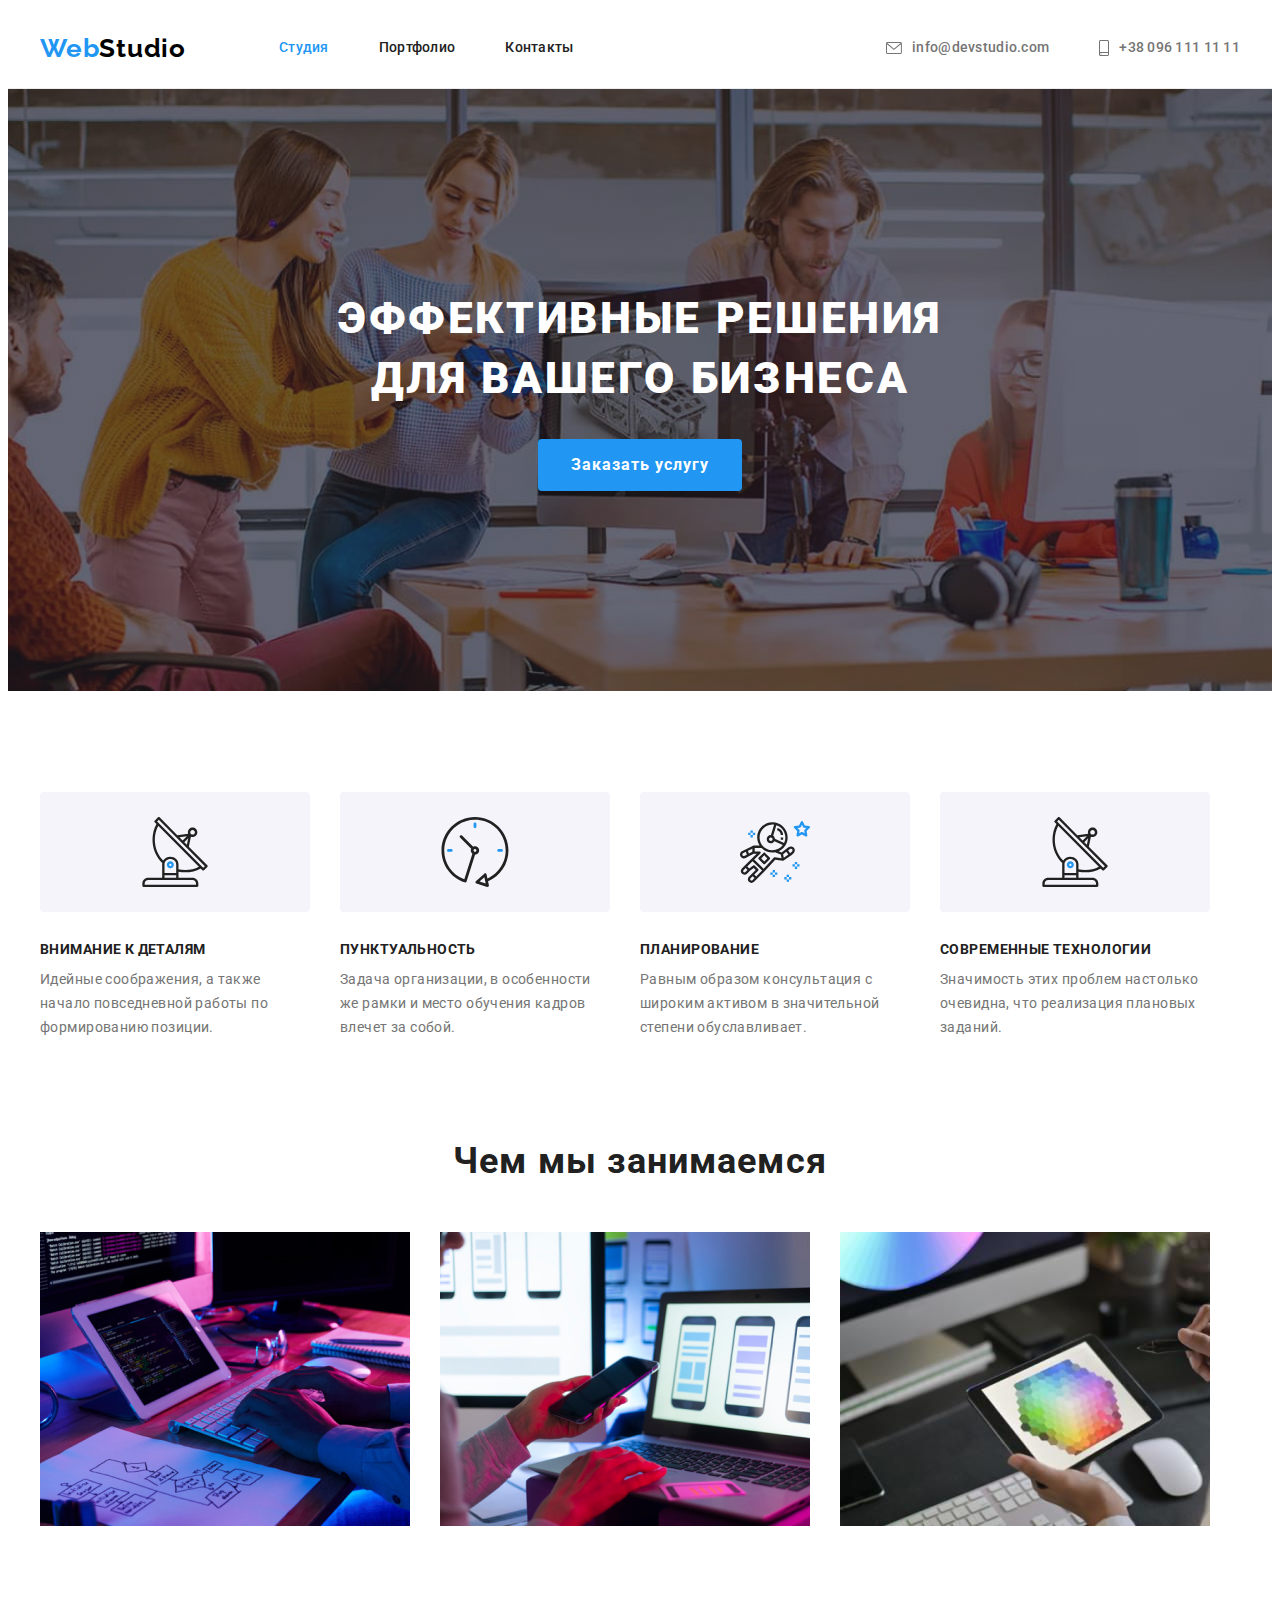
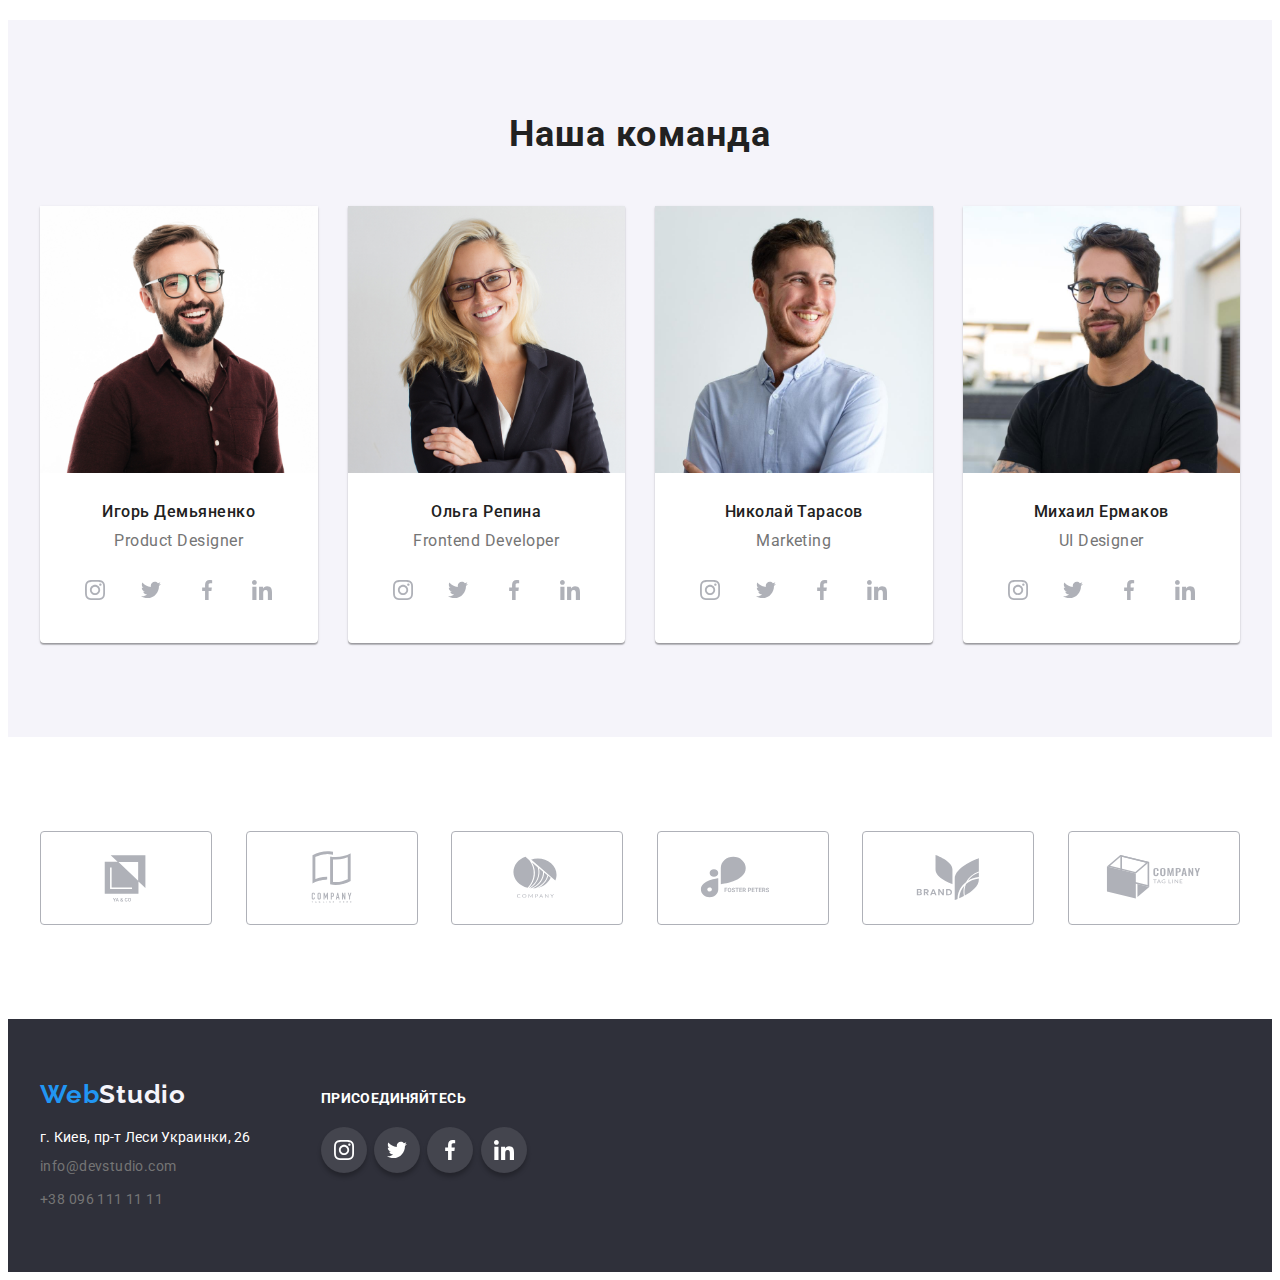
==== commit 2e82f211: "second cheak" ====
--- a/index.html
+++ b/index.html
@@ -112,16 +112,16 @@
                             <h3 class="teem-name">Игорь Демьяненко</h3>
                             <p class="teem-profession">Product Designer</p>
                             <ul>
-                                <li class="list ico-sm"><a href=""><svg width="20" height="20">
+                                <li class="list"><a href="" class="ico-sm"><svg width="20" height="20">
                                     <use href="./images/icon/symbol-defs.svg#icon-instagram"></use>
                                 </svg></a></li>
-                                <li class="list ico-sm"><a href=""><svg width="20" height="20">
+                                <li class="list"><a href="" class="ico-sm"><svg width="20" height="20">
                                     <use href="./images/icon/symbol-defs.svg#icon-twitter"></use>
                                 </svg></a></li>
-                                <li class="list ico-sm"><a href=""><svg width="20" height="20">
+                                <li class="list"><a href="" class="ico-sm"><svg width="20" height="20">
                                     <use href="./images/icon/symbol-defs.svg#icon-facebook"></use>
                                 </svg></a></li>
-                                <li class="list ico-sm"><a href=""><svg width="20" height="20">
+                                <li class="list"><a href="" class="ico-sm"><svg width="20" height="20">
                                     <use href="./images/icon/symbol-defs.svg#icon-linkedi"></use>
                                 </svg></a></li>
                             </ul>
@@ -132,16 +132,16 @@
                             <h3 class="teem-name">Ольга Репина</h3>
                             <p class="teem-profession">Frontend Developer</p>
                             <ul>
-                                <li class="list ico-sm"><a href=""><svg width="20" height="20">
+                                <li class="list"><a href="" class="ico-sm"><svg width="20" height="20">
                                             <use href="./images/icon/symbol-defs.svg#icon-instagram"></use>
                                         </svg></a></li>
-                                <li class="list ico-sm"><a href=""><svg width="20" height="20">
+                                <li class="list"><a href="" class="ico-sm"><svg width="20" height="20">
                                             <use href="./images/icon/symbol-defs.svg#icon-twitter"></use>
                                         </svg></a></li>
-                                <li class="list ico-sm"><a href=""><svg width="20" height="20">
+                                <li class="list"><a href="" class="ico-sm"><svg width="20" height="20">
                                             <use href="./images/icon/symbol-defs.svg#icon-facebook"></use>
                                         </svg></a></li>
-                                <li class="list ico-sm"><a href=""><svg width="20" height="20">
+                                <li class="list"><a href="" class="ico-sm"><svg width="20" height="20">
                                             <use href="./images/icon/symbol-defs.svg#icon-linkedi"></use>
                                         </svg></a></li>
                             </ul>
@@ -152,16 +152,16 @@
                             <h3 class="teem-name">Николай Тарасов</h3>
                             <p class="teem-profession">Marketing</p>
                             <ul>
-                                <li class="list ico-sm"><a href=""><svg width="20" height="20">
+                                <li class="list"><a href="" class="ico-sm"><svg width="20" height="20">
                                             <use href="./images/icon/symbol-defs.svg#icon-instagram"></use>
                                         </svg></a></li>
-                                <li class="list ico-sm"><a href=""><svg width="20" height="20">
+                                <li class="list"><a href="" class="ico-sm"><svg width="20" height="20">
                                             <use href="./images/icon/symbol-defs.svg#icon-twitter"></use>
                                         </svg></a></li>
-                                <li class="list ico-sm"><a href=""><svg width="20" height="20">
+                                <li class="list"><a href="" class="ico-sm"><svg width="20" height="20">
                                             <use href="./images/icon/symbol-defs.svg#icon-facebook"></use>
                                         </svg></a></li>
-                                <li class="list ico-sm"><a href=""><svg width="20" height="20">
+                                <li class="list"><a href="" class="ico-sm"><svg width="20" height="20">
                                             <use href="./images/icon/symbol-defs.svg#icon-linkedi"></use>
                                         </svg></a></li>
                             </ul>
@@ -172,16 +172,16 @@
                             <h3 class="teem-name">Михаил Ермаков</h3>
                             <p class="teem-profession">UI Designer</p>
                             <ul>
-                                <li class="list ico-sm"><a href=""><svg width="20" height="20">
+                                <li class="list"><a href="" class="ico-sm"><svg width="20" height="20">
                                             <use href="./images/icon/symbol-defs.svg#icon-instagram"></use>
                                         </svg></a></li>
-                                <li class="list ico-sm"><a href=""><svg width="20" height="20">
+                                <li class="list"><a href="" class="ico-sm"><svg width="20" height="20">
                                             <use href="./images/icon/symbol-defs.svg#icon-twitter"></use>
                                         </svg></a></li>
-                                <li class="list ico-sm"><a href=""><svg width="20" height="20">
+                                <li class="list"><a href="" class="ico-sm"><svg width="20" height="20">
                                             <use href="./images/icon/symbol-defs.svg#icon-facebook"></use>
                                         </svg></a></li>
-                                <li class="list ico-sm"><a href=""><svg width="20" height="20">
+                                <li class="list"><a href="" class="ico-sm"><svg width="20" height="20">
                                             <use href="./images/icon/symbol-defs.svg#icon-linkedi"></use>
                                         </svg></a></li>
                             </ul>
@@ -193,43 +193,43 @@
         <section class="regular-client">
             <div class="conteiner">
                 <ul>
-                    <li class="list regular-client-li">
-                    <a href="">
+                    <li class="list">
+                    <a href="" class="regular-client-li">
                         <svg width="106" height="60" class="regular-client-ico">
                             <use href="./images/icon/symbol-defs.svg#icon-Logo0"></use>
                         </svg>
                     </a>
                     </li>
-                    <li class="list regular-client-li">
-                     <a href="">
+                    <li class="list">
+                     <a href="" class="regular-client-li">
                         <svg width="106" height="60" class="regular-client-ico">
                             <use href="./images/icon/symbol-defs.svg#icon-Logo-1"></use>
                         </svg>
                      </a>
                     </li>
-                    <li class="list regular-client-li">
-                        <a href="">
+                    <li class="list">
+                        <a href="" class="regular-client-li">
                             <svg width="106" height="60" class="regular-client-ico">
                                 <use href="./images/icon/symbol-defs.svg#icon-Logo-2"></use>
                             </svg>
                         </a>
                     </li>
-                    <li class="list regular-client-li">
-                        <a href="">
+                    <li class="list">
+                        <a href="" class="regular-client-li">
                             <svg width="106" height="60" class="regular-client-ico">
                                 <use href="./images/icon/symbol-defs.svg#icon-Logo-3"></use>
                             </svg>
                         </a>
                     </li>
-                    <li class="list regular-client-li">
-                        <a href="">
+                    <li class="list">
+                        <a href="" class="regular-client-li">
                         <svg width="106" height="60" class="regular-client-ico">
                             <use href="./images/icon/symbol-defs.svg#icon-Logo-4"></use>
                         </svg>
                     </a>
                     </li>
-                    <li class="list regular-client-li">
-                        <a href="">
+                    <li class="list">
+                        <a href="" class="regular-client-li">
                             <svg width="106" height="60" class="regular-client-ico">
                                 <use href="./images/icon/symbol-defs.svg#icon-Logo-5"></use>
                             </svg>
--- a/css/style.css
+++ b/css/style.css
@@ -205,7 +205,8 @@
     background: #F5F4FA;
     border-radius: 4px;
     margin-bottom: 30px;
-   padding: 25px 100px 25px 100px;
+    width: 270px;
+    height: 120px;
 }
 .hiden-text{
     visibility: hidden;
@@ -367,14 +368,22 @@
     justify-content: space-between;
 }
 .regular-client-ico{
-    fill: #AFB1B8;    
-}
+    fill: #AFB1B8; 
+   
+}
+
 .regular-client-li{
-    padding: 16px 32px 16px 32px;
+    display: flex;
+    align-items: center;
+    justify-content: center;
+    width: 170px;
+    height: 92px;
     border: 1px solid #AFB1B8;
     fill: #AFB1B8;
     border-radius: 4px;
-}
+  
+}
+
 .regular-client-li:focus .regular-client-ico,
 .regular-client-li:hover .regular-client-ico,
 .regular-client-li:hover,
@@ -463,10 +472,11 @@
     align-items: center;
     fill: var(--page-color);
     border: 1px solid transparent;
-    background-color:rgba(0, 0, 0, 0.25);
+    background: rgba(255, 255, 255, 0.1);
     border-radius: 50%;
     width: 44px;
     height: 44px;
+    box-shadow: 0px 4px 4px rgba(0, 0, 0, 0.25);
 
 }
 
@@ -537,18 +547,23 @@
   
 }
 
-.portfolio-item li{
+.portfolio-item-li{
     width: 370px;
     margin-right: 30px;
     margin-bottom: 30px;
+    
     border-right: 1px solid var(--border-portgolio);
     border-left: 1px solid var(--border-portgolio);
     border-bottom: 1px solid var(--border-portgolio);
 }
-.portfolio-item li:hover,
-.portfolio-item li:focus{
-
- 
+.text-decoratio-none {
+    display: block;
+
+    transition: box-shadow 250ms cubic-bezier(0.4, 0, 0.2, 1);
+    text-decoration: none;
+}
+.text-decoratio-none:hover,
+.text-decoratio-none:focus{
     box-shadow: 0px 1px 1px rgba(0, 0, 0, 0.12),
     0px 4px 4px rgba(0, 0, 0, 0.06),
     1px 4px 6px rgba(0, 0, 0, 0.16);
@@ -579,9 +594,6 @@
     color: var(--main-text-color);
     
 }
-.text-decoratio-none{
-     text-decoration: none;
-}
 
 .carts-description{
     font-size: 16px;
